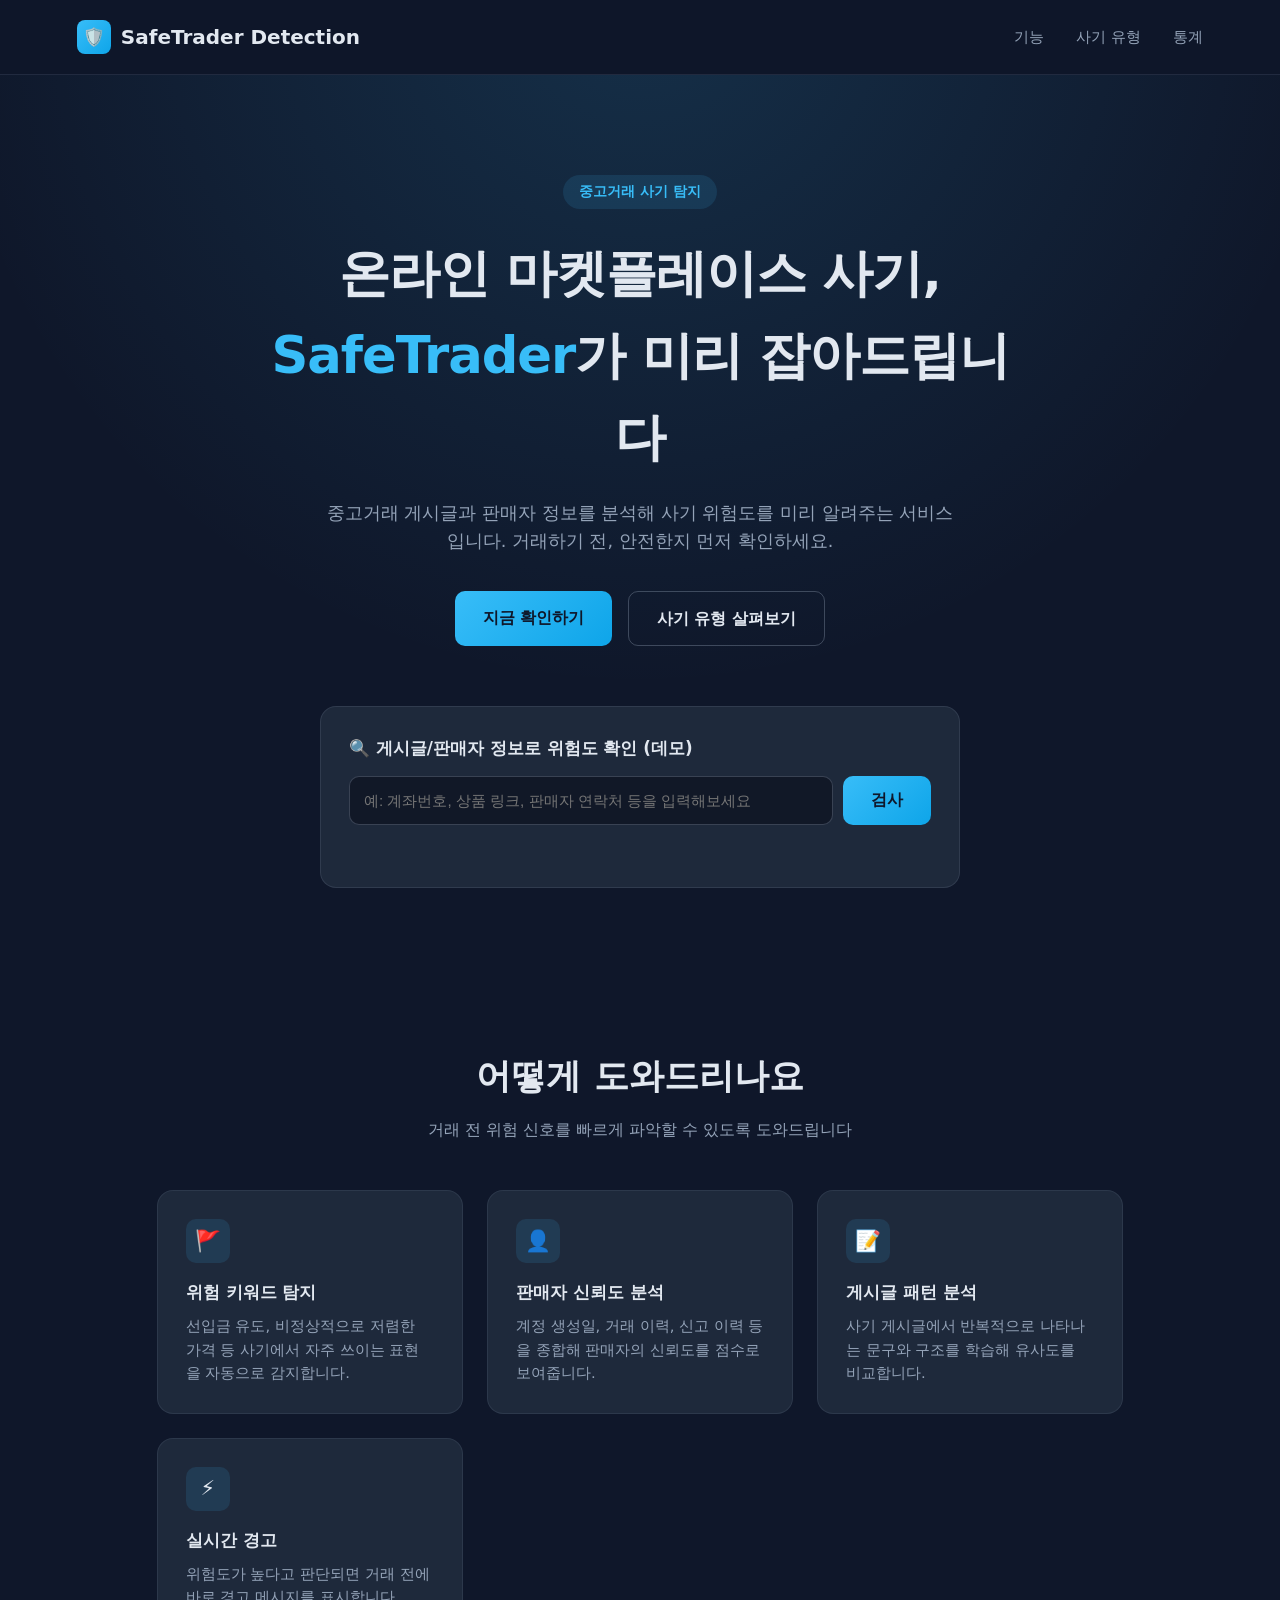
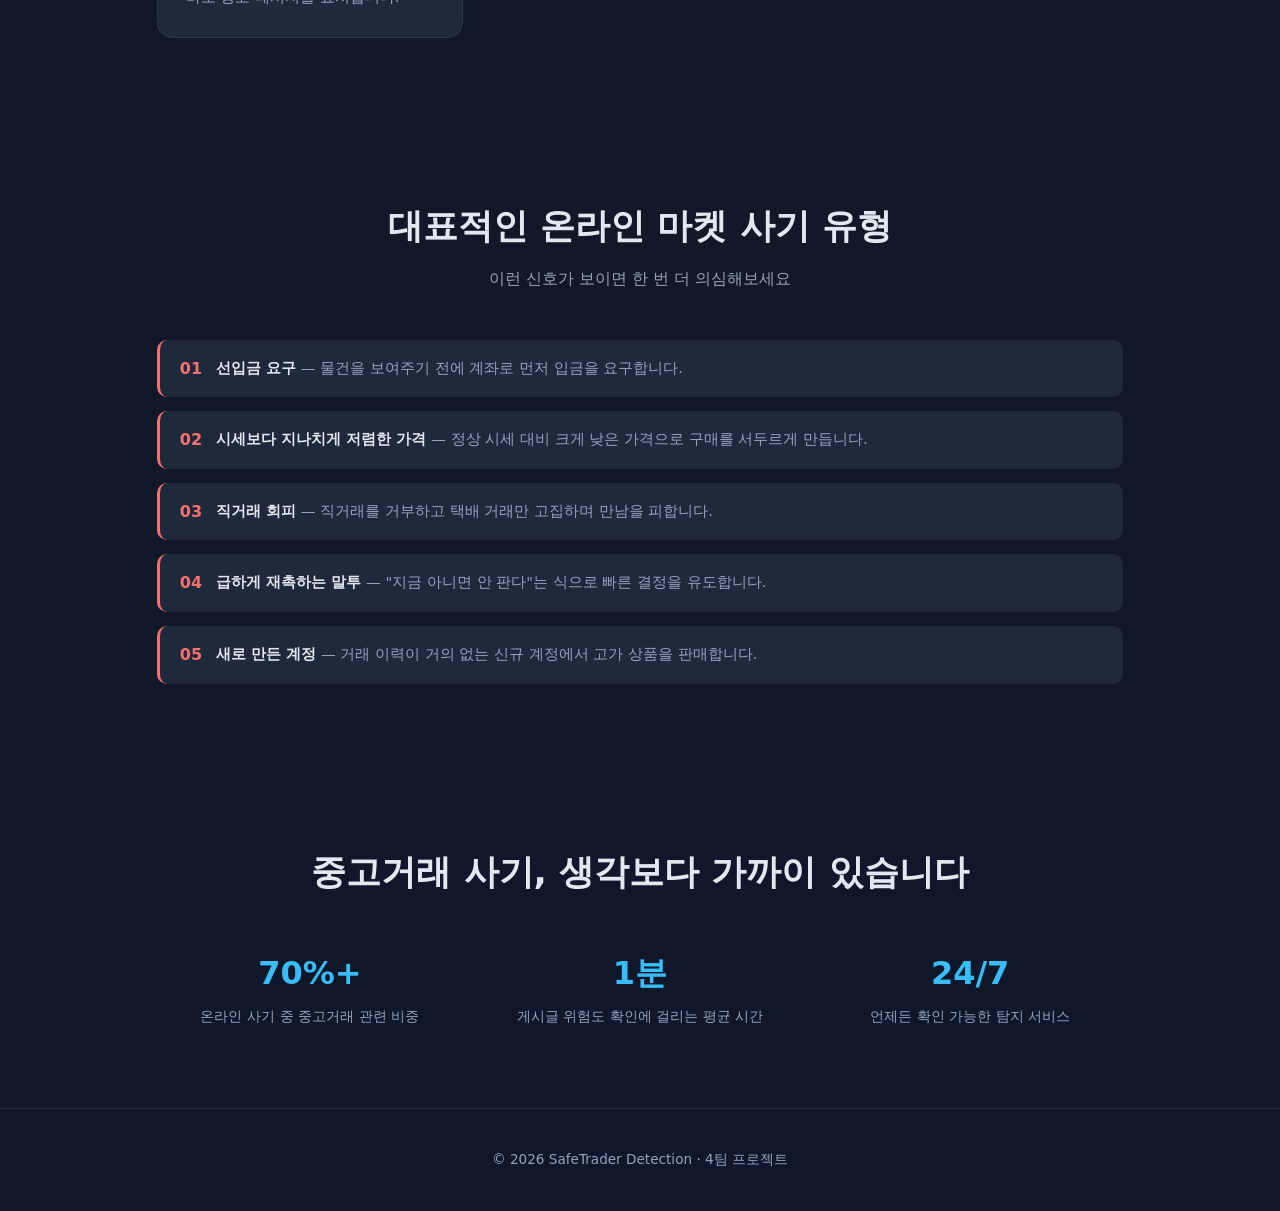
==== index.html @ 1758fb45 "Add simple landing page for online marketplace scam detection Co-Authored-By: Claude Sonnet 5 <norep" ====
<!DOCTYPE html>
<html lang="ko">
<head>
<meta charset="UTF-8">
<meta name="viewport" content="width=device-width, initial-scale=1.0">
<title>SafeTrader Detection</title>
<style>
  :root {
    --bg: #0f172a;
    --bg-alt: #111827;
    --card: #1e293b;
    --text: #e2e8f0;
    --muted: #94a3b8;
    --accent: #38bdf8;
    --accent-dark: #0ea5e9;
    --danger: #f87171;
  }
  * { box-sizing: border-box; margin: 0; padding: 0; }
  body {
    font-family: "Segoe UI", "Pretendard", system-ui, -apple-system, sans-serif;
    background: var(--bg);
    color: var(--text);
    line-height: 1.6;
  }
  a { color: inherit; text-decoration: none; }

  header {
    position: sticky;
    top: 0;
    z-index: 10;
    display: flex;
    align-items: center;
    justify-content: space-between;
    padding: 20px 6%;
    background: rgba(15, 23, 42, 0.85);
    backdrop-filter: blur(8px);
    border-bottom: 1px solid rgba(148, 163, 184, 0.15);
  }
  .logo {
    display: flex;
    align-items: center;
    gap: 10px;
    font-weight: 700;
    font-size: 1.25rem;
  }
  .logo-badge {
    width: 34px;
    height: 34px;
    border-radius: 8px;
    background: linear-gradient(135deg, var(--accent), var(--accent-dark));
    display: flex;
    align-items: center;
    justify-content: center;
    font-size: 1.1rem;
  }
  nav ul {
    list-style: none;
    display: flex;
    gap: 32px;
    font-size: 0.95rem;
    color: var(--muted);
  }
  nav a:hover { color: var(--text); }

  .hero {
    display: flex;
    flex-direction: column;
    align-items: center;
    text-align: center;
    padding: 100px 6% 80px;
    background: radial-gradient(circle at 50% -10%, rgba(56, 189, 248, 0.15), transparent 60%);
  }
  .badge {
    display: inline-block;
    padding: 6px 16px;
    border-radius: 999px;
    background: rgba(56, 189, 248, 0.12);
    color: var(--accent);
    font-size: 0.85rem;
    font-weight: 600;
    margin-bottom: 24px;
  }
  .hero h1 {
    font-size: clamp(2rem, 5vw, 3.2rem);
    font-weight: 800;
    max-width: 780px;
    letter-spacing: -0.02em;
  }
  .hero h1 span { color: var(--accent); }
  .hero p {
    margin-top: 20px;
    max-width: 640px;
    color: var(--muted);
    font-size: 1.1rem;
  }
  .hero-actions {
    display: flex;
    gap: 16px;
    margin-top: 36px;
    flex-wrap: wrap;
    justify-content: center;
  }
  .btn {
    padding: 14px 28px;
    border-radius: 10px;
    font-weight: 600;
    font-size: 1rem;
    cursor: pointer;
    border: none;
  }
  .btn-primary {
    background: linear-gradient(135deg, var(--accent), var(--accent-dark));
    color: #0f172a;
  }
  .btn-primary:hover { filter: brightness(1.08); }
  .btn-secondary {
    background: transparent;
    color: var(--text);
    border: 1px solid rgba(148, 163, 184, 0.35);
  }
  .btn-secondary:hover { border-color: var(--accent); color: var(--accent); }

  .checker {
    margin: 60px auto 0;
    width: 100%;
    max-width: 640px;
    background: var(--card);
    border: 1px solid rgba(148, 163, 184, 0.15);
    border-radius: 16px;
    padding: 28px;
    text-align: left;
  }
  .checker h3 { font-size: 1.05rem; margin-bottom: 14px; }
  .checker-row { display: flex; gap: 10px; }
  .checker-row input {
    flex: 1;
    padding: 12px 14px;
    border-radius: 10px;
    border: 1px solid rgba(148, 163, 184, 0.3);
    background: var(--bg-alt);
    color: var(--text);
    font-size: 0.95rem;
  }
  .checker-row input:focus { outline: none; border-color: var(--accent); }
  #checkResult {
    margin-top: 14px;
    font-size: 0.9rem;
    color: var(--muted);
    min-height: 20px;
  }
  #checkResult.safe { color: #4ade80; }
  #checkResult.risky { color: var(--danger); }

  section.section {
    padding: 80px 6%;
    max-width: 1120px;
    margin: 0 auto;
  }
  .section-title {
    text-align: center;
    margin-bottom: 48px;
  }
  .section-title h2 {
    font-size: clamp(1.6rem, 3vw, 2.2rem);
    font-weight: 800;
  }
  .section-title p {
    color: var(--muted);
    margin-top: 12px;
  }

  .grid {
    display: grid;
    grid-template-columns: repeat(auto-fit, minmax(240px, 1fr));
    gap: 24px;
  }
  .card {
    background: var(--card);
    border: 1px solid rgba(148, 163, 184, 0.12);
    border-radius: 16px;
    padding: 28px;
  }
  .card .icon {
    width: 44px;
    height: 44px;
    border-radius: 10px;
    background: rgba(56, 189, 248, 0.12);
    display: flex;
    align-items: center;
    justify-content: center;
    font-size: 1.3rem;
    margin-bottom: 16px;
  }
  .card h3 { font-size: 1.05rem; margin-bottom: 8px; }
  .card p { color: var(--muted); font-size: 0.92rem; }

  .stats {
    display: grid;
    grid-template-columns: repeat(auto-fit, minmax(160px, 1fr));
    gap: 24px;
    text-align: center;
  }
  .stats .stat h3 {
    font-size: 2rem;
    color: var(--accent);
    font-weight: 800;
  }
  .stats .stat p { color: var(--muted); font-size: 0.9rem; margin-top: 6px; }

  .warning-list {
    display: grid;
    gap: 14px;
  }
  .warning-item {
    display: flex;
    gap: 14px;
    align-items: flex-start;
    background: var(--card);
    border-left: 3px solid var(--danger);
    border-radius: 10px;
    padding: 16px 20px;
  }
  .warning-item .num {
    color: var(--danger);
    font-weight: 700;
  }
  .warning-item p { color: var(--muted); font-size: 0.92rem; }
  .warning-item strong { color: var(--text); }

  footer {
    padding: 40px 6%;
    border-top: 1px solid rgba(148, 163, 184, 0.15);
    text-align: center;
    color: var(--muted);
    font-size: 0.85rem;
  }
</style>
</head>
<body>

<header>
  <div class="logo">
    <div class="logo-badge">🛡️</div>
    SafeTrader Detection
  </div>
  <nav>
    <ul>
      <li><a href="#features">기능</a></li>
      <li><a href="#warning-signs">사기 유형</a></li>
      <li><a href="#stats">통계</a></li>
    </ul>
  </nav>
</header>

<section class="hero">
  <span class="badge">중고거래 사기 탐지</span>
  <h1>온라인 마켓플레이스 사기,<br><span>SafeTrader</span>가 미리 잡아드립니다</h1>
  <p>중고거래 게시글과 판매자 정보를 분석해 사기 위험도를 미리 알려주는 서비스입니다. 거래하기 전, 안전한지 먼저 확인하세요.</p>
  <div class="hero-actions">
    <button class="btn btn-primary" onclick="document.getElementById('checker').scrollIntoView({behavior:'smooth'})">지금 확인하기</button>
    <a href="#warning-signs" class="btn btn-secondary">사기 유형 살펴보기</a>
  </div>

  <div class="checker" id="checker">
    <h3>🔍 게시글/판매자 정보로 위험도 확인 (데모)</h3>
    <div class="checker-row">
      <input id="checkInput" type="text" placeholder="예: 계좌번호, 상품 링크, 판매자 연락처 등을 입력해보세요">
      <button class="btn btn-primary" onclick="runCheck()">검사</button>
    </div>
    <div id="checkResult"></div>
  </div>
</section>

<section class="section" id="features">
  <div class="section-title">
    <h2>어떻게 도와드리나요</h2>
    <p>거래 전 위험 신호를 빠르게 파악할 수 있도록 도와드립니다</p>
  </div>
  <div class="grid">
    <div class="card">
      <div class="icon">🚩</div>
      <h3>위험 키워드 탐지</h3>
      <p>선입금 유도, 비정상적으로 저렴한 가격 등 사기에서 자주 쓰이는 표현을 자동으로 감지합니다.</p>
    </div>
    <div class="card">
      <div class="icon">👤</div>
      <h3>판매자 신뢰도 분석</h3>
      <p>계정 생성일, 거래 이력, 신고 이력 등을 종합해 판매자의 신뢰도를 점수로 보여줍니다.</p>
    </div>
    <div class="card">
      <div class="icon">📝</div>
      <h3>게시글 패턴 분석</h3>
      <p>사기 게시글에서 반복적으로 나타나는 문구와 구조를 학습해 유사도를 비교합니다.</p>
    </div>
    <div class="card">
      <div class="icon">⚡</div>
      <h3>실시간 경고</h3>
      <p>위험도가 높다고 판단되면 거래 전에 바로 경고 메시지를 표시합니다.</p>
    </div>
  </div>
</section>

<section class="section" id="warning-signs" style="background: var(--bg-alt);">
  <div class="section-title">
    <h2>대표적인 온라인 마켓 사기 유형</h2>
    <p>이런 신호가 보이면 한 번 더 의심해보세요</p>
  </div>
  <div class="warning-list">
    <div class="warning-item">
      <span class="num">01</span>
      <p><strong>선입금 요구</strong> — 물건을 보여주기 전에 계좌로 먼저 입금을 요구합니다.</p>
    </div>
    <div class="warning-item">
      <span class="num">02</span>
      <p><strong>시세보다 지나치게 저렴한 가격</strong> — 정상 시세 대비 크게 낮은 가격으로 구매를 서두르게 만듭니다.</p>
    </div>
    <div class="warning-item">
      <span class="num">03</span>
      <p><strong>직거래 회피</strong> — 직거래를 거부하고 택배 거래만 고집하며 만남을 피합니다.</p>
    </div>
    <div class="warning-item">
      <span class="num">04</span>
      <p><strong>급하게 재촉하는 말투</strong> — "지금 아니면 안 판다"는 식으로 빠른 결정을 유도합니다.</p>
    </div>
    <div class="warning-item">
      <span class="num">05</span>
      <p><strong>새로 만든 계정</strong> — 거래 이력이 거의 없는 신규 계정에서 고가 상품을 판매합니다.</p>
    </div>
  </div>
</section>

<section class="section" id="stats">
  <div class="section-title">
    <h2>중고거래 사기, 생각보다 가까이 있습니다</h2>
  </div>
  <div class="stats">
    <div class="stat">
      <h3>70%+</h3>
      <p>온라인 사기 중 중고거래 관련 비중</p>
    </div>
    <div class="stat">
      <h3>1분</h3>
      <p>게시글 위험도 확인에 걸리는 평균 시간</p>
    </div>
    <div class="stat">
      <h3>24/7</h3>
      <p>언제든 확인 가능한 탐지 서비스</p>
    </div>
  </div>
</section>

<footer>
  © 2026 SafeTrader Detection · 4팀 프로젝트
</footer>

<script>
  function runCheck() {
    const input = document.getElementById('checkInput').value.trim();
    const result = document.getElementById('checkResult');
    result.className = '';

    if (!input) {
      result.textContent = '내용을 입력해주세요.';
      return;
    }

    const riskyWords = ['선입금', '계좌', '급처분', '직거래 불가', '안전거래 안됨', '먼저 입금'];
    const hit = riskyWords.find(w => input.includes(w));

    if (hit) {
      result.textContent = `⚠️ 위험 신호 감지: "${hit}" 관련 표현이 포함되어 있습니다. 거래에 주의하세요.`;
      result.classList.add('risky');
    } else {
      result.textContent = '✅ 특별한 위험 키워드가 발견되지 않았습니다. (이 결과는 참고용이며 실제 판단은 신중히 하세요)';
      result.classList.add('safe');
    }
  }

  document.getElementById('checkInput').addEventListener('keydown', (e) => {
    if (e.key === 'Enter') runCheck();
  });
</script>

</body>
</html>
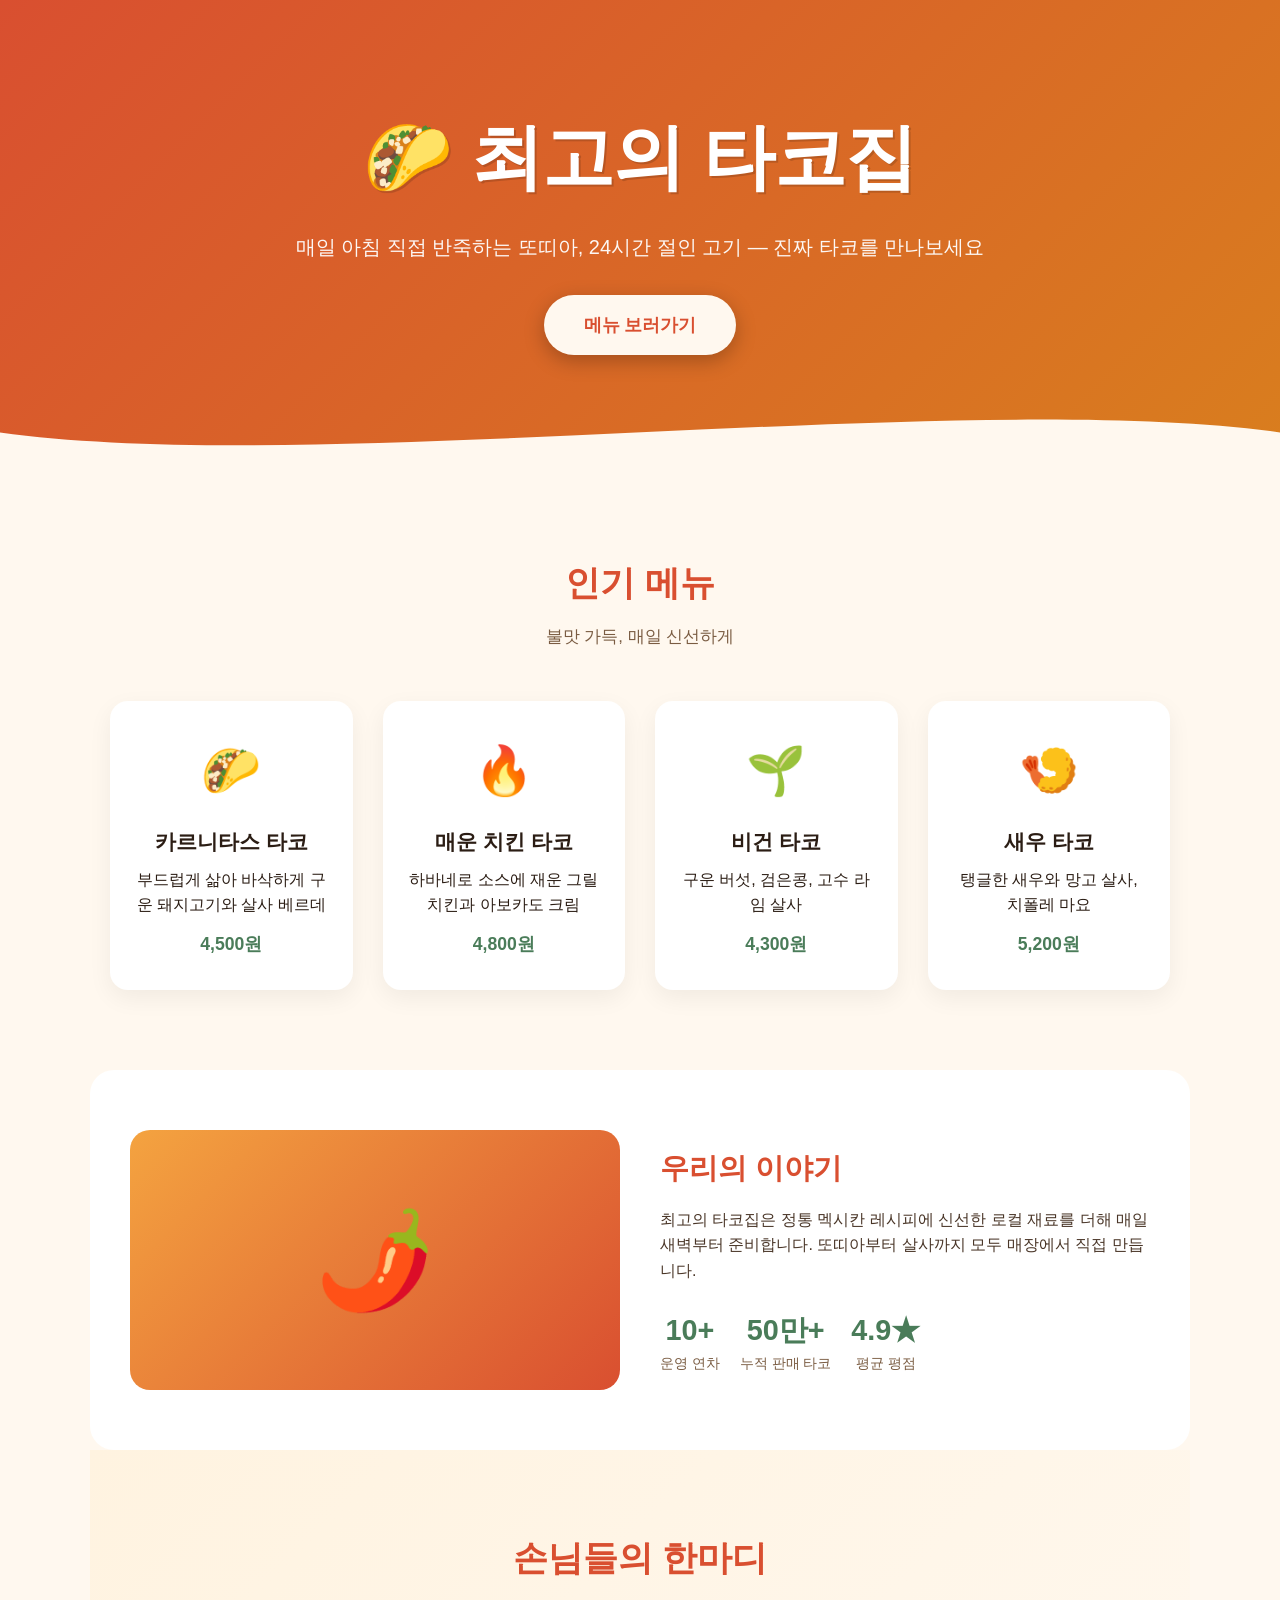
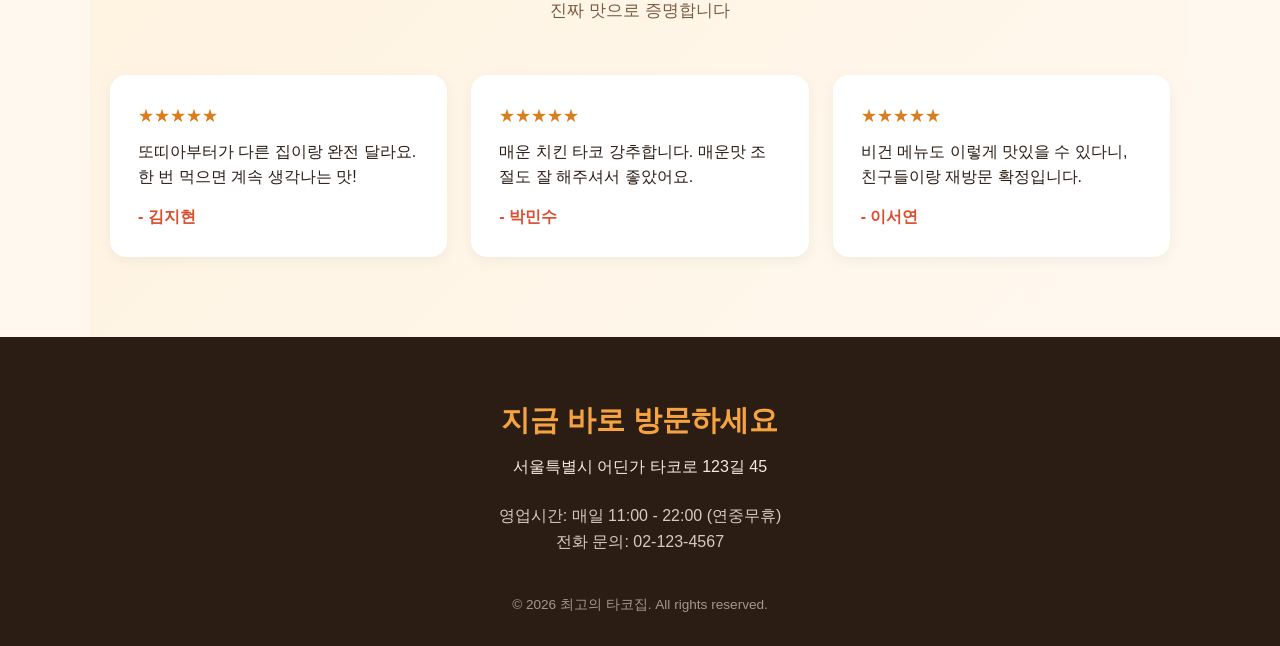
==== commit 47570900: "Merge pull request #1 from JunYup02/Junyup Add taco shop landing page" ====
--- a/index.html
+++ b/index.html
@@ -3,383 +3,328 @@
 <head>
 <meta charset="UTF-8">
 <meta name="viewport" content="width=device-width, initial-scale=1.0">
-<title>SafeTrader Detection</title>
+<title>최고의 타코집</title>
 <style>
   :root {
-    --bg: #0f172a;
-    --bg-alt: #111827;
-    --card: #1e293b;
-    --text: #e2e8f0;
-    --muted: #94a3b8;
-    --accent: #38bdf8;
-    --accent-dark: #0ea5e9;
-    --danger: #f87171;
-  }
+    --masa: #f4a340;
+    --masa-dark: #d97e1e;
+    --chili: #d94f30;
+    --avocado: #4a7c59;
+    --cream: #fff8ef;
+    --ink: #2b1d14;
+  }
+
   * { box-sizing: border-box; margin: 0; padding: 0; }
+
   body {
-    font-family: "Segoe UI", "Pretendard", system-ui, -apple-system, sans-serif;
-    background: var(--bg);
-    color: var(--text);
+    font-family: 'Helvetica Neue', Arial, sans-serif;
+    background: var(--cream);
+    color: var(--ink);
     line-height: 1.6;
   }
-  a { color: inherit; text-decoration: none; }
 
   header {
-    position: sticky;
-    top: 0;
-    z-index: 10;
-    display: flex;
+    background: linear-gradient(135deg, var(--chili), var(--masa-dark));
+    color: white;
+    text-align: center;
+    padding: 100px 20px 120px;
+    position: relative;
+    overflow: hidden;
+  }
+
+  header h1 {
+    font-size: clamp(2.5rem, 6vw, 4.5rem);
+    letter-spacing: -1px;
+    margin-bottom: 16px;
+    text-shadow: 2px 2px 0 rgba(0,0,0,0.15);
+  }
+
+  header p {
+    font-size: 1.25rem;
+    opacity: 0.95;
+    margin-bottom: 32px;
+  }
+
+  .cta-btn {
+    display: inline-block;
+    background: var(--cream);
+    color: var(--chili);
+    font-weight: bold;
+    padding: 16px 40px;
+    border-radius: 50px;
+    text-decoration: none;
+    font-size: 1.1rem;
+    box-shadow: 0 6px 20px rgba(0,0,0,0.25);
+    transition: transform 0.2s ease;
+  }
+
+  .cta-btn:hover { transform: translateY(-3px); }
+
+  .wave {
+    position: absolute;
+    bottom: -2px;
+    left: 0;
+    width: 100%;
+    line-height: 0;
+  }
+
+  section {
+    padding: 80px 20px;
+    max-width: 1100px;
+    margin: 0 auto;
+  }
+
+  .section-title {
+    text-align: center;
+    font-size: 2.2rem;
+    color: var(--chili);
+    margin-bottom: 12px;
+  }
+
+  .section-sub {
+    text-align: center;
+    color: #7a5c42;
+    margin-bottom: 50px;
+    font-size: 1.05rem;
+  }
+
+  .menu-grid {
+    display: grid;
+    grid-template-columns: repeat(auto-fit, minmax(240px, 1fr));
+    gap: 30px;
+  }
+
+  .menu-card {
+    background: white;
+    border-radius: 18px;
+    padding: 30px 24px;
+    text-align: center;
+    box-shadow: 0 8px 24px rgba(0,0,0,0.06);
+    border: 2px solid transparent;
+    transition: border-color 0.2s ease, transform 0.2s ease;
+  }
+
+  .menu-card:hover {
+    border-color: var(--masa);
+    transform: translateY(-6px);
+  }
+
+  .menu-card .emoji {
+    font-size: 3rem;
+    margin-bottom: 16px;
+  }
+
+  .menu-card h3 {
+    color: var(--ink);
+    margin-bottom: 8px;
+    font-size: 1.3rem;
+  }
+
+  .menu-card .price {
+    color: var(--avocado);
+    font-weight: bold;
+    margin-top: 12px;
+    font-size: 1.1rem;
+  }
+
+  .about {
+    background: white;
+    border-radius: 24px;
+    padding: 60px 40px;
+    display: grid;
+    grid-template-columns: 1fr 1fr;
+    gap: 40px;
     align-items: center;
-    justify-content: space-between;
-    padding: 20px 6%;
-    background: rgba(15, 23, 42, 0.85);
-    backdrop-filter: blur(8px);
-    border-bottom: 1px solid rgba(148, 163, 184, 0.15);
-  }
-  .logo {
-    display: flex;
-    align-items: center;
-    gap: 10px;
-    font-weight: 700;
-    font-size: 1.25rem;
-  }
-  .logo-badge {
-    width: 34px;
-    height: 34px;
-    border-radius: 8px;
-    background: linear-gradient(135deg, var(--accent), var(--accent-dark));
+  }
+
+  .about-visual {
+    background: linear-gradient(135deg, var(--masa), var(--chili));
+    border-radius: 20px;
+    height: 260px;
     display: flex;
     align-items: center;
     justify-content: center;
-    font-size: 1.1rem;
-  }
-  nav ul {
-    list-style: none;
+    font-size: 6rem;
+  }
+
+  .about-text h2 {
+    color: var(--chili);
+    font-size: 1.8rem;
+    margin-bottom: 16px;
+  }
+
+  .about-text p {
+    color: #4a3628;
+  }
+
+  .stats {
     display: flex;
-    gap: 32px;
-    font-size: 0.95rem;
-    color: var(--muted);
-  }
-  nav a:hover { color: var(--text); }
-
-  .hero {
-    display: flex;
-    flex-direction: column;
-    align-items: center;
-    text-align: center;
-    padding: 100px 6% 80px;
-    background: radial-gradient(circle at 50% -10%, rgba(56, 189, 248, 0.15), transparent 60%);
-  }
-  .badge {
-    display: inline-block;
-    padding: 6px 16px;
-    border-radius: 999px;
-    background: rgba(56, 189, 248, 0.12);
-    color: var(--accent);
+    gap: 20px;
+    margin-top: 24px;
+    flex-wrap: wrap;
+  }
+
+  .stat {
+    text-align: center;
+  }
+
+  .stat .num {
+    font-size: 1.8rem;
+    font-weight: bold;
+    color: var(--avocado);
+  }
+
+  .stat .label {
     font-size: 0.85rem;
-    font-weight: 600;
-    margin-bottom: 24px;
-  }
-  .hero h1 {
-    font-size: clamp(2rem, 5vw, 3.2rem);
-    font-weight: 800;
-    max-width: 780px;
-    letter-spacing: -0.02em;
-  }
-  .hero h1 span { color: var(--accent); }
-  .hero p {
-    margin-top: 20px;
-    max-width: 640px;
-    color: var(--muted);
-    font-size: 1.1rem;
-  }
-  .hero-actions {
-    display: flex;
-    gap: 16px;
-    margin-top: 36px;
-    flex-wrap: wrap;
-    justify-content: center;
-  }
-  .btn {
-    padding: 14px 28px;
-    border-radius: 10px;
-    font-weight: 600;
-    font-size: 1rem;
-    cursor: pointer;
-    border: none;
-  }
-  .btn-primary {
-    background: linear-gradient(135deg, var(--accent), var(--accent-dark));
-    color: #0f172a;
-  }
-  .btn-primary:hover { filter: brightness(1.08); }
-  .btn-secondary {
-    background: transparent;
-    color: var(--text);
-    border: 1px solid rgba(148, 163, 184, 0.35);
-  }
-  .btn-secondary:hover { border-color: var(--accent); color: var(--accent); }
-
-  .checker {
-    margin: 60px auto 0;
-    width: 100%;
-    max-width: 640px;
-    background: var(--card);
-    border: 1px solid rgba(148, 163, 184, 0.15);
+    color: #7a5c42;
+  }
+
+  .reviews {
+    background: linear-gradient(135deg, #fff3e0, var(--cream));
+  }
+
+  .review-grid {
+    display: grid;
+    grid-template-columns: repeat(auto-fit, minmax(260px, 1fr));
+    gap: 24px;
+  }
+
+  .review-card {
+    background: white;
+    padding: 28px;
     border-radius: 16px;
-    padding: 28px;
-    text-align: left;
-  }
-  .checker h3 { font-size: 1.05rem; margin-bottom: 14px; }
-  .checker-row { display: flex; gap: 10px; }
-  .checker-row input {
-    flex: 1;
-    padding: 12px 14px;
-    border-radius: 10px;
-    border: 1px solid rgba(148, 163, 184, 0.3);
-    background: var(--bg-alt);
-    color: var(--text);
-    font-size: 0.95rem;
-  }
-  .checker-row input:focus { outline: none; border-color: var(--accent); }
-  #checkResult {
+    box-shadow: 0 4px 14px rgba(0,0,0,0.05);
+  }
+
+  .review-card .stars {
+    color: var(--masa-dark);
+    margin-bottom: 10px;
+  }
+
+  .review-card .name {
+    font-weight: bold;
     margin-top: 14px;
-    font-size: 0.9rem;
-    color: var(--muted);
-    min-height: 20px;
-  }
-  #checkResult.safe { color: #4ade80; }
-  #checkResult.risky { color: var(--danger); }
-
-  section.section {
-    padding: 80px 6%;
-    max-width: 1120px;
-    margin: 0 auto;
-  }
-  .section-title {
-    text-align: center;
-    margin-bottom: 48px;
-  }
-  .section-title h2 {
-    font-size: clamp(1.6rem, 3vw, 2.2rem);
-    font-weight: 800;
-  }
-  .section-title p {
-    color: var(--muted);
-    margin-top: 12px;
-  }
-
-  .grid {
-    display: grid;
-    grid-template-columns: repeat(auto-fit, minmax(240px, 1fr));
-    gap: 24px;
-  }
-  .card {
-    background: var(--card);
-    border: 1px solid rgba(148, 163, 184, 0.12);
-    border-radius: 16px;
-    padding: 28px;
-  }
-  .card .icon {
-    width: 44px;
-    height: 44px;
-    border-radius: 10px;
-    background: rgba(56, 189, 248, 0.12);
-    display: flex;
-    align-items: center;
-    justify-content: center;
-    font-size: 1.3rem;
-    margin-bottom: 16px;
-  }
-  .card h3 { font-size: 1.05rem; margin-bottom: 8px; }
-  .card p { color: var(--muted); font-size: 0.92rem; }
-
-  .stats {
-    display: grid;
-    grid-template-columns: repeat(auto-fit, minmax(160px, 1fr));
-    gap: 24px;
-    text-align: center;
-  }
-  .stats .stat h3 {
-    font-size: 2rem;
-    color: var(--accent);
-    font-weight: 800;
-  }
-  .stats .stat p { color: var(--muted); font-size: 0.9rem; margin-top: 6px; }
-
-  .warning-list {
-    display: grid;
-    gap: 14px;
-  }
-  .warning-item {
-    display: flex;
-    gap: 14px;
-    align-items: flex-start;
-    background: var(--card);
-    border-left: 3px solid var(--danger);
-    border-radius: 10px;
-    padding: 16px 20px;
-  }
-  .warning-item .num {
-    color: var(--danger);
-    font-weight: 700;
-  }
-  .warning-item p { color: var(--muted); font-size: 0.92rem; }
-  .warning-item strong { color: var(--text); }
+    color: var(--chili);
+  }
 
   footer {
-    padding: 40px 6%;
-    border-top: 1px solid rgba(148, 163, 184, 0.15);
-    text-align: center;
-    color: var(--muted);
+    background: var(--ink);
+    color: #f4e9dc;
+    text-align: center;
+    padding: 60px 20px 30px;
+  }
+
+  footer h3 {
+    font-size: 1.8rem;
+    margin-bottom: 10px;
+    color: var(--masa);
+  }
+
+  footer .hours {
+    margin: 24px 0;
+    opacity: 0.85;
+  }
+
+  footer .copyright {
+    margin-top: 40px;
     font-size: 0.85rem;
+    opacity: 0.6;
+  }
+
+  @media (max-width: 700px) {
+    .about { grid-template-columns: 1fr; }
   }
 </style>
 </head>
 <body>
 
 <header>
-  <div class="logo">
-    <div class="logo-badge">🛡️</div>
-    SafeTrader Detection
-  </div>
-  <nav>
-    <ul>
-      <li><a href="#features">기능</a></li>
-      <li><a href="#warning-signs">사기 유형</a></li>
-      <li><a href="#stats">통계</a></li>
-    </ul>
-  </nav>
+  <h1>🌮 최고의 타코집</h1>
+  <p>매일 아침 직접 반죽하는 또띠아, 24시간 절인 고기 — 진짜 타코를 만나보세요</p>
+  <a href="#menu" class="cta-btn">메뉴 보러가기</a>
+  <svg class="wave" viewBox="0 0 1440 100" preserveAspectRatio="none">
+    <path fill="#fff8ef" d="M0,50 C360,100 1080,0 1440,50 L1440,100 L0,100 Z"></path>
+  </svg>
 </header>
 
-<section class="hero">
-  <span class="badge">중고거래 사기 탐지</span>
-  <h1>온라인 마켓플레이스 사기,<br><span>SafeTrader</span>가 미리 잡아드립니다</h1>
-  <p>중고거래 게시글과 판매자 정보를 분석해 사기 위험도를 미리 알려주는 서비스입니다. 거래하기 전, 안전한지 먼저 확인하세요.</p>
-  <div class="hero-actions">
-    <button class="btn btn-primary" onclick="document.getElementById('checker').scrollIntoView({behavior:'smooth'})">지금 확인하기</button>
-    <a href="#warning-signs" class="btn btn-secondary">사기 유형 살펴보기</a>
-  </div>
-
-  <div class="checker" id="checker">
-    <h3>🔍 게시글/판매자 정보로 위험도 확인 (데모)</h3>
-    <div class="checker-row">
-      <input id="checkInput" type="text" placeholder="예: 계좌번호, 상품 링크, 판매자 연락처 등을 입력해보세요">
-      <button class="btn btn-primary" onclick="runCheck()">검사</button>
-    </div>
-    <div id="checkResult"></div>
+<section id="menu">
+  <h2 class="section-title">인기 메뉴</h2>
+  <p class="section-sub">불맛 가득, 매일 신선하게</p>
+  <div class="menu-grid">
+    <div class="menu-card">
+      <div class="emoji">🌮</div>
+      <h3>카르니타스 타코</h3>
+      <p>부드럽게 삶아 바삭하게 구운 돼지고기와 살사 베르데</p>
+      <div class="price">4,500원</div>
+    </div>
+    <div class="menu-card">
+      <div class="emoji">🔥</div>
+      <h3>매운 치킨 타코</h3>
+      <p>하바네로 소스에 재운 그릴 치킨과 아보카도 크림</p>
+      <div class="price">4,800원</div>
+    </div>
+    <div class="menu-card">
+      <div class="emoji">🌱</div>
+      <h3>비건 타코</h3>
+      <p>구운 버섯, 검은콩, 고수 라임 살사</p>
+      <div class="price">4,300원</div>
+    </div>
+    <div class="menu-card">
+      <div class="emoji">🍤</div>
+      <h3>새우 타코</h3>
+      <p>탱글한 새우와 망고 살사, 치폴레 마요</p>
+      <div class="price">5,200원</div>
+    </div>
   </div>
 </section>
 
-<section class="section" id="features">
-  <div class="section-title">
-    <h2>어떻게 도와드리나요</h2>
-    <p>거래 전 위험 신호를 빠르게 파악할 수 있도록 도와드립니다</p>
-  </div>
-  <div class="grid">
-    <div class="card">
-      <div class="icon">🚩</div>
-      <h3>위험 키워드 탐지</h3>
-      <p>선입금 유도, 비정상적으로 저렴한 가격 등 사기에서 자주 쓰이는 표현을 자동으로 감지합니다.</p>
-    </div>
-    <div class="card">
-      <div class="icon">👤</div>
-      <h3>판매자 신뢰도 분석</h3>
-      <p>계정 생성일, 거래 이력, 신고 이력 등을 종합해 판매자의 신뢰도를 점수로 보여줍니다.</p>
-    </div>
-    <div class="card">
-      <div class="icon">📝</div>
-      <h3>게시글 패턴 분석</h3>
-      <p>사기 게시글에서 반복적으로 나타나는 문구와 구조를 학습해 유사도를 비교합니다.</p>
-    </div>
-    <div class="card">
-      <div class="icon">⚡</div>
-      <h3>실시간 경고</h3>
-      <p>위험도가 높다고 판단되면 거래 전에 바로 경고 메시지를 표시합니다.</p>
+<section class="about">
+  <div class="about-visual">🌶️</div>
+  <div class="about-text">
+    <h2>우리의 이야기</h2>
+    <p>
+      최고의 타코집은 정통 멕시칸 레시피에 신선한 로컬 재료를 더해
+      매일 새벽부터 준비합니다. 또띠아부터 살사까지 모두 매장에서 직접 만듭니다.
+    </p>
+    <div class="stats">
+      <div class="stat"><div class="num">10+</div><div class="label">운영 연차</div></div>
+      <div class="stat"><div class="num">50만+</div><div class="label">누적 판매 타코</div></div>
+      <div class="stat"><div class="num">4.9★</div><div class="label">평균 평점</div></div>
     </div>
   </div>
 </section>
 
-<section class="section" id="warning-signs" style="background: var(--bg-alt);">
-  <div class="section-title">
-    <h2>대표적인 온라인 마켓 사기 유형</h2>
-    <p>이런 신호가 보이면 한 번 더 의심해보세요</p>
-  </div>
-  <div class="warning-list">
-    <div class="warning-item">
-      <span class="num">01</span>
-      <p><strong>선입금 요구</strong> — 물건을 보여주기 전에 계좌로 먼저 입금을 요구합니다.</p>
-    </div>
-    <div class="warning-item">
-      <span class="num">02</span>
-      <p><strong>시세보다 지나치게 저렴한 가격</strong> — 정상 시세 대비 크게 낮은 가격으로 구매를 서두르게 만듭니다.</p>
-    </div>
-    <div class="warning-item">
-      <span class="num">03</span>
-      <p><strong>직거래 회피</strong> — 직거래를 거부하고 택배 거래만 고집하며 만남을 피합니다.</p>
-    </div>
-    <div class="warning-item">
-      <span class="num">04</span>
-      <p><strong>급하게 재촉하는 말투</strong> — "지금 아니면 안 판다"는 식으로 빠른 결정을 유도합니다.</p>
-    </div>
-    <div class="warning-item">
-      <span class="num">05</span>
-      <p><strong>새로 만든 계정</strong> — 거래 이력이 거의 없는 신규 계정에서 고가 상품을 판매합니다.</p>
+<section class="reviews">
+  <h2 class="section-title">손님들의 한마디</h2>
+  <p class="section-sub">진짜 맛으로 증명합니다</p>
+  <div class="review-grid">
+    <div class="review-card">
+      <div class="stars">★★★★★</div>
+      <p>또띠아부터가 다른 집이랑 완전 달라요. 한 번 먹으면 계속 생각나는 맛!</p>
+      <div class="name">- 김지현</div>
+    </div>
+    <div class="review-card">
+      <div class="stars">★★★★★</div>
+      <p>매운 치킨 타코 강추합니다. 매운맛 조절도 잘 해주셔서 좋았어요.</p>
+      <div class="name">- 박민수</div>
+    </div>
+    <div class="review-card">
+      <div class="stars">★★★★★</div>
+      <p>비건 메뉴도 이렇게 맛있을 수 있다니, 친구들이랑 재방문 확정입니다.</p>
+      <div class="name">- 이서연</div>
     </div>
   </div>
 </section>
 
-<section class="section" id="stats">
-  <div class="section-title">
-    <h2>중고거래 사기, 생각보다 가까이 있습니다</h2>
+<footer>
+  <h3>지금 바로 방문하세요</h3>
+  <p>서울특별시 어딘가 타코로 123길 45</p>
+  <div class="hours">
+    영업시간: 매일 11:00 - 22:00 (연중무휴)<br>
+    전화 문의: 02-123-4567
   </div>
-  <div class="stats">
-    <div class="stat">
-      <h3>70%+</h3>
-      <p>온라인 사기 중 중고거래 관련 비중</p>
-    </div>
-    <div class="stat">
-      <h3>1분</h3>
-      <p>게시글 위험도 확인에 걸리는 평균 시간</p>
-    </div>
-    <div class="stat">
-      <h3>24/7</h3>
-      <p>언제든 확인 가능한 탐지 서비스</p>
-    </div>
-  </div>
-</section>
-
-<footer>
-  © 2026 SafeTrader Detection · 4팀 프로젝트
+  <div class="copyright">&copy; 2026 최고의 타코집. All rights reserved.</div>
 </footer>
-
-<script>
-  function runCheck() {
-    const input = document.getElementById('checkInput').value.trim();
-    const result = document.getElementById('checkResult');
-    result.className = '';
-
-    if (!input) {
-      result.textContent = '내용을 입력해주세요.';
-      return;
-    }
-
-    const riskyWords = ['선입금', '계좌', '급처분', '직거래 불가', '안전거래 안됨', '먼저 입금'];
-    const hit = riskyWords.find(w => input.includes(w));
-
-    if (hit) {
-      result.textContent = `⚠️ 위험 신호 감지: "${hit}" 관련 표현이 포함되어 있습니다. 거래에 주의하세요.`;
-      result.classList.add('risky');
-    } else {
-      result.textContent = '✅ 특별한 위험 키워드가 발견되지 않았습니다. (이 결과는 참고용이며 실제 판단은 신중히 하세요)';
-      result.classList.add('safe');
-    }
-  }
-
-  document.getElementById('checkInput').addEventListener('keydown', (e) => {
-    if (e.key === 'Enter') runCheck();
-  });
-</script>
 
 </body>
 </html>
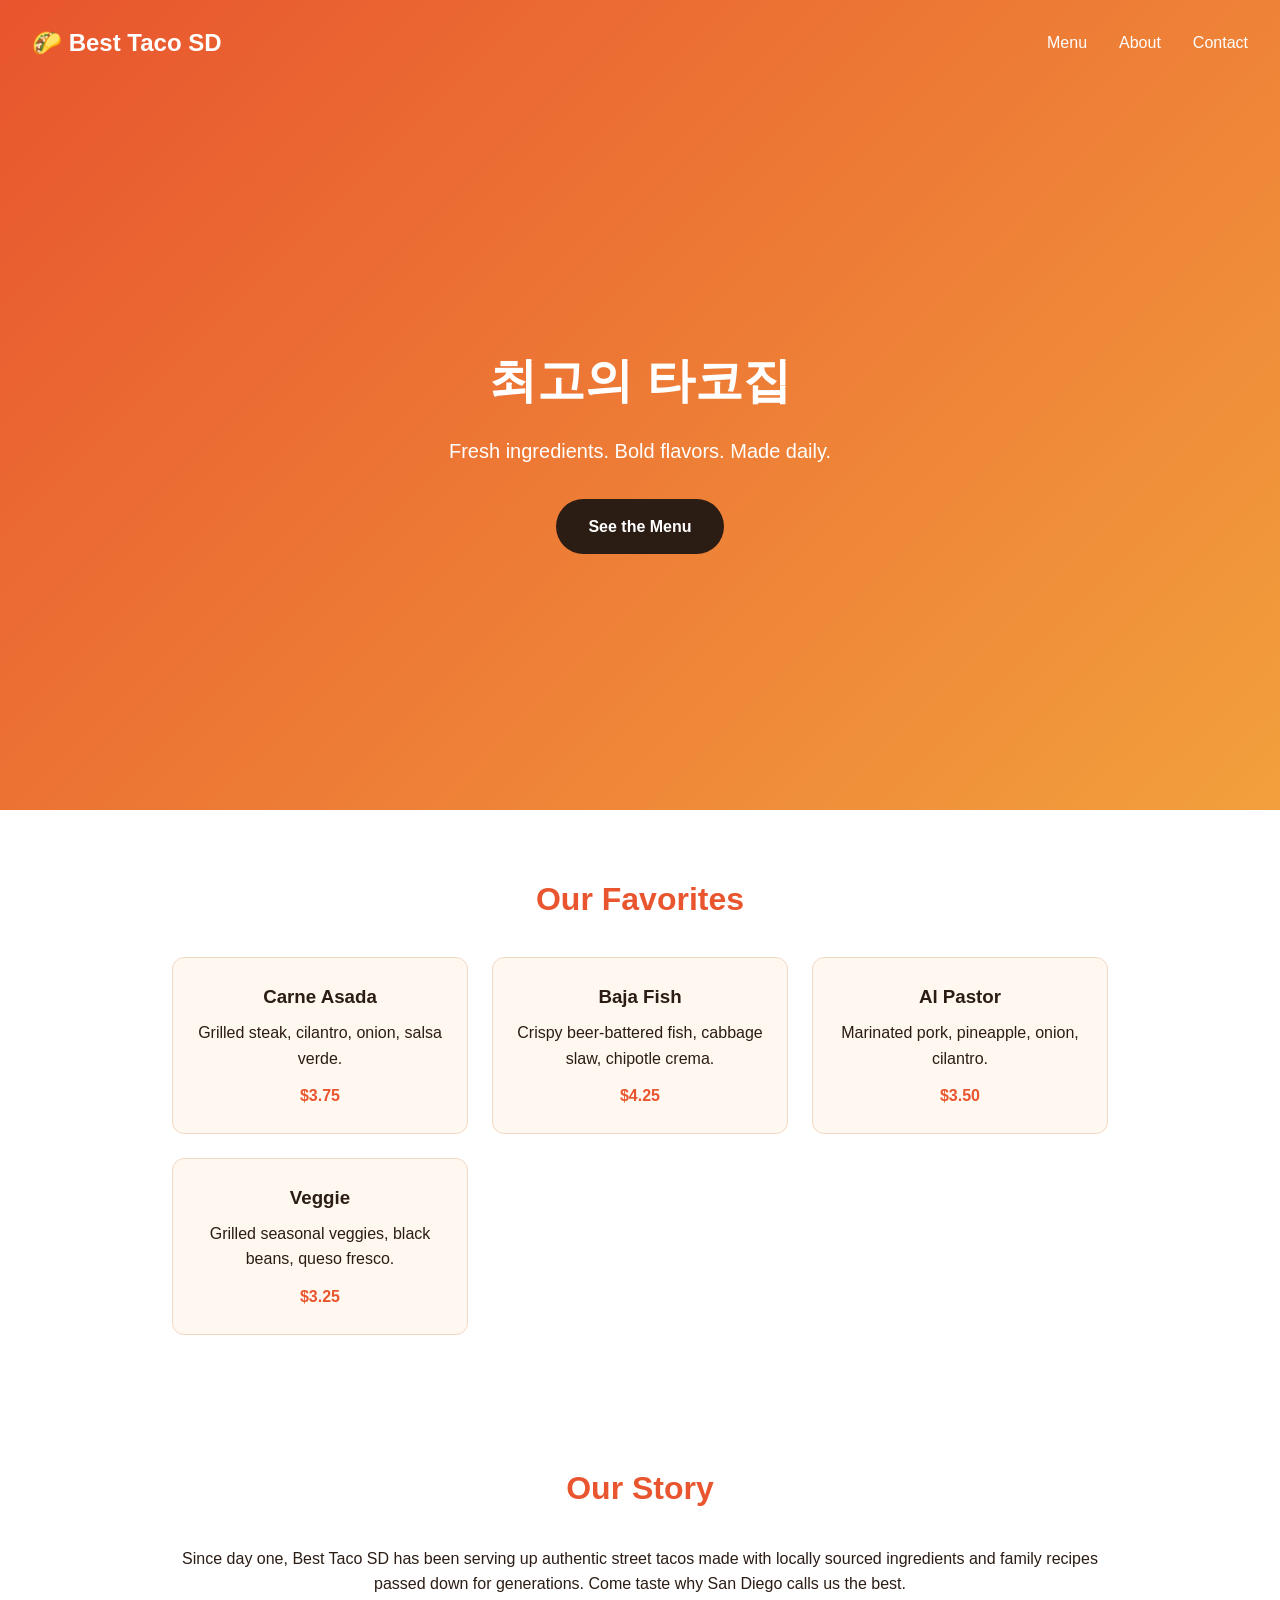
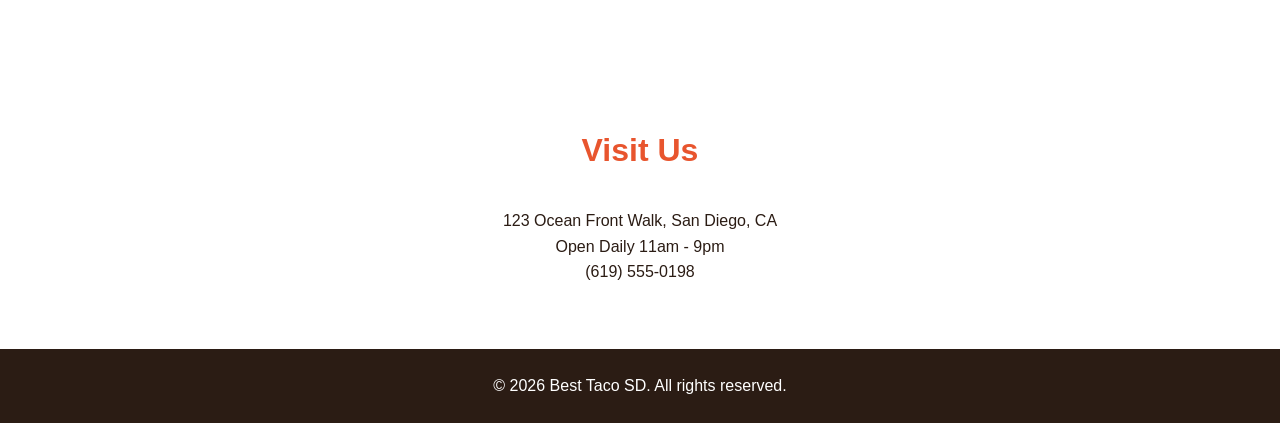
==== commit 06f1f6bf: "Update hero title to spinning Korean text Change title to "최고의 타코집" with a CSS rotation animation." ====
--- a/index.html
+++ b/index.html
@@ -1,330 +1,68 @@
 <!DOCTYPE html>
-<html lang="ko">
+<html lang="en">
 <head>
-<meta charset="UTF-8">
-<meta name="viewport" content="width=device-width, initial-scale=1.0">
-<title>최고의 타코집</title>
-<style>
-  :root {
-    --masa: #f4a340;
-    --masa-dark: #d97e1e;
-    --chili: #d94f30;
-    --avocado: #4a7c59;
-    --cream: #fff8ef;
-    --ink: #2b1d14;
-  }
-
-  * { box-sizing: border-box; margin: 0; padding: 0; }
-
-  body {
-    font-family: 'Helvetica Neue', Arial, sans-serif;
-    background: var(--cream);
-    color: var(--ink);
-    line-height: 1.6;
-  }
-
-  header {
-    background: linear-gradient(135deg, var(--chili), var(--masa-dark));
-    color: white;
-    text-align: center;
-    padding: 100px 20px 120px;
-    position: relative;
-    overflow: hidden;
-  }
-
-  header h1 {
-    font-size: clamp(2.5rem, 6vw, 4.5rem);
-    letter-spacing: -1px;
-    margin-bottom: 16px;
-    text-shadow: 2px 2px 0 rgba(0,0,0,0.15);
-  }
-
-  header p {
-    font-size: 1.25rem;
-    opacity: 0.95;
-    margin-bottom: 32px;
-  }
-
-  .cta-btn {
-    display: inline-block;
-    background: var(--cream);
-    color: var(--chili);
-    font-weight: bold;
-    padding: 16px 40px;
-    border-radius: 50px;
-    text-decoration: none;
-    font-size: 1.1rem;
-    box-shadow: 0 6px 20px rgba(0,0,0,0.25);
-    transition: transform 0.2s ease;
-  }
-
-  .cta-btn:hover { transform: translateY(-3px); }
-
-  .wave {
-    position: absolute;
-    bottom: -2px;
-    left: 0;
-    width: 100%;
-    line-height: 0;
-  }
-
-  section {
-    padding: 80px 20px;
-    max-width: 1100px;
-    margin: 0 auto;
-  }
-
-  .section-title {
-    text-align: center;
-    font-size: 2.2rem;
-    color: var(--chili);
-    margin-bottom: 12px;
-  }
-
-  .section-sub {
-    text-align: center;
-    color: #7a5c42;
-    margin-bottom: 50px;
-    font-size: 1.05rem;
-  }
-
-  .menu-grid {
-    display: grid;
-    grid-template-columns: repeat(auto-fit, minmax(240px, 1fr));
-    gap: 30px;
-  }
-
-  .menu-card {
-    background: white;
-    border-radius: 18px;
-    padding: 30px 24px;
-    text-align: center;
-    box-shadow: 0 8px 24px rgba(0,0,0,0.06);
-    border: 2px solid transparent;
-    transition: border-color 0.2s ease, transform 0.2s ease;
-  }
-
-  .menu-card:hover {
-    border-color: var(--masa);
-    transform: translateY(-6px);
-  }
-
-  .menu-card .emoji {
-    font-size: 3rem;
-    margin-bottom: 16px;
-  }
-
-  .menu-card h3 {
-    color: var(--ink);
-    margin-bottom: 8px;
-    font-size: 1.3rem;
-  }
-
-  .menu-card .price {
-    color: var(--avocado);
-    font-weight: bold;
-    margin-top: 12px;
-    font-size: 1.1rem;
-  }
-
-  .about {
-    background: white;
-    border-radius: 24px;
-    padding: 60px 40px;
-    display: grid;
-    grid-template-columns: 1fr 1fr;
-    gap: 40px;
-    align-items: center;
-  }
-
-  .about-visual {
-    background: linear-gradient(135deg, var(--masa), var(--chili));
-    border-radius: 20px;
-    height: 260px;
-    display: flex;
-    align-items: center;
-    justify-content: center;
-    font-size: 6rem;
-  }
-
-  .about-text h2 {
-    color: var(--chili);
-    font-size: 1.8rem;
-    margin-bottom: 16px;
-  }
-
-  .about-text p {
-    color: #4a3628;
-  }
-
-  .stats {
-    display: flex;
-    gap: 20px;
-    margin-top: 24px;
-    flex-wrap: wrap;
-  }
-
-  .stat {
-    text-align: center;
-  }
-
-  .stat .num {
-    font-size: 1.8rem;
-    font-weight: bold;
-    color: var(--avocado);
-  }
-
-  .stat .label {
-    font-size: 0.85rem;
-    color: #7a5c42;
-  }
-
-  .reviews {
-    background: linear-gradient(135deg, #fff3e0, var(--cream));
-  }
-
-  .review-grid {
-    display: grid;
-    grid-template-columns: repeat(auto-fit, minmax(260px, 1fr));
-    gap: 24px;
-  }
-
-  .review-card {
-    background: white;
-    padding: 28px;
-    border-radius: 16px;
-    box-shadow: 0 4px 14px rgba(0,0,0,0.05);
-  }
-
-  .review-card .stars {
-    color: var(--masa-dark);
-    margin-bottom: 10px;
-  }
-
-  .review-card .name {
-    font-weight: bold;
-    margin-top: 14px;
-    color: var(--chili);
-  }
-
-  footer {
-    background: var(--ink);
-    color: #f4e9dc;
-    text-align: center;
-    padding: 60px 20px 30px;
-  }
-
-  footer h3 {
-    font-size: 1.8rem;
-    margin-bottom: 10px;
-    color: var(--masa);
-  }
-
-  footer .hours {
-    margin: 24px 0;
-    opacity: 0.85;
-  }
-
-  footer .copyright {
-    margin-top: 40px;
-    font-size: 0.85rem;
-    opacity: 0.6;
-  }
-
-  @media (max-width: 700px) {
-    .about { grid-template-columns: 1fr; }
-  }
-</style>
+  <meta charset="UTF-8">
+  <meta name="viewport" content="width=device-width, initial-scale=1.0">
+  <title>Best Taco SD</title>
+  <link rel="stylesheet" href="style.css">
 </head>
 <body>
+  <header class="hero">
+    <nav>
+      <div class="logo">🌮 Best Taco SD</div>
+      <ul class="nav-links">
+        <li><a href="#menu">Menu</a></li>
+        <li><a href="#about">About</a></li>
+        <li><a href="#contact">Contact</a></li>
+      </ul>
+    </nav>
+    <div class="hero-content">
+      <h1 class="spin-title">최고의 타코집</h1>
+      <p>Fresh ingredients. Bold flavors. Made daily.</p>
+      <a href="#menu" class="btn">See the Menu</a>
+    </div>
+  </header>
 
-<header>
-  <h1>🌮 최고의 타코집</h1>
-  <p>매일 아침 직접 반죽하는 또띠아, 24시간 절인 고기 — 진짜 타코를 만나보세요</p>
-  <a href="#menu" class="cta-btn">메뉴 보러가기</a>
-  <svg class="wave" viewBox="0 0 1440 100" preserveAspectRatio="none">
-    <path fill="#fff8ef" d="M0,50 C360,100 1080,0 1440,50 L1440,100 L0,100 Z"></path>
-  </svg>
-</header>
+  <section id="menu" class="menu">
+    <h2>Our Favorites</h2>
+    <div class="menu-grid">
+      <div class="menu-item">
+        <h3>Carne Asada</h3>
+        <p>Grilled steak, cilantro, onion, salsa verde.</p>
+        <span class="price">$3.75</span>
+      </div>
+      <div class="menu-item">
+        <h3>Baja Fish</h3>
+        <p>Crispy beer-battered fish, cabbage slaw, chipotle crema.</p>
+        <span class="price">$4.25</span>
+      </div>
+      <div class="menu-item">
+        <h3>Al Pastor</h3>
+        <p>Marinated pork, pineapple, onion, cilantro.</p>
+        <span class="price">$3.50</span>
+      </div>
+      <div class="menu-item">
+        <h3>Veggie</h3>
+        <p>Grilled seasonal veggies, black beans, queso fresco.</p>
+        <span class="price">$3.25</span>
+      </div>
+    </div>
+  </section>
 
-<section id="menu">
-  <h2 class="section-title">인기 메뉴</h2>
-  <p class="section-sub">불맛 가득, 매일 신선하게</p>
-  <div class="menu-grid">
-    <div class="menu-card">
-      <div class="emoji">🌮</div>
-      <h3>카르니타스 타코</h3>
-      <p>부드럽게 삶아 바삭하게 구운 돼지고기와 살사 베르데</p>
-      <div class="price">4,500원</div>
-    </div>
-    <div class="menu-card">
-      <div class="emoji">🔥</div>
-      <h3>매운 치킨 타코</h3>
-      <p>하바네로 소스에 재운 그릴 치킨과 아보카도 크림</p>
-      <div class="price">4,800원</div>
-    </div>
-    <div class="menu-card">
-      <div class="emoji">🌱</div>
-      <h3>비건 타코</h3>
-      <p>구운 버섯, 검은콩, 고수 라임 살사</p>
-      <div class="price">4,300원</div>
-    </div>
-    <div class="menu-card">
-      <div class="emoji">🍤</div>
-      <h3>새우 타코</h3>
-      <p>탱글한 새우와 망고 살사, 치폴레 마요</p>
-      <div class="price">5,200원</div>
-    </div>
-  </div>
-</section>
+  <section id="about" class="about">
+    <h2>Our Story</h2>
+    <p>Since day one, Best Taco SD has been serving up authentic street tacos made with locally sourced ingredients and family recipes passed down for generations. Come taste why San Diego calls us the best.</p>
+  </section>
 
-<section class="about">
-  <div class="about-visual">🌶️</div>
-  <div class="about-text">
-    <h2>우리의 이야기</h2>
-    <p>
-      최고의 타코집은 정통 멕시칸 레시피에 신선한 로컬 재료를 더해
-      매일 새벽부터 준비합니다. 또띠아부터 살사까지 모두 매장에서 직접 만듭니다.
-    </p>
-    <div class="stats">
-      <div class="stat"><div class="num">10+</div><div class="label">운영 연차</div></div>
-      <div class="stat"><div class="num">50만+</div><div class="label">누적 판매 타코</div></div>
-      <div class="stat"><div class="num">4.9★</div><div class="label">평균 평점</div></div>
-    </div>
-  </div>
-</section>
+  <section id="contact" class="contact">
+    <h2>Visit Us</h2>
+    <p>123 Ocean Front Walk, San Diego, CA</p>
+    <p>Open Daily 11am - 9pm</p>
+    <p>(619) 555-0198</p>
+  </section>
 
-<section class="reviews">
-  <h2 class="section-title">손님들의 한마디</h2>
-  <p class="section-sub">진짜 맛으로 증명합니다</p>
-  <div class="review-grid">
-    <div class="review-card">
-      <div class="stars">★★★★★</div>
-      <p>또띠아부터가 다른 집이랑 완전 달라요. 한 번 먹으면 계속 생각나는 맛!</p>
-      <div class="name">- 김지현</div>
-    </div>
-    <div class="review-card">
-      <div class="stars">★★★★★</div>
-      <p>매운 치킨 타코 강추합니다. 매운맛 조절도 잘 해주셔서 좋았어요.</p>
-      <div class="name">- 박민수</div>
-    </div>
-    <div class="review-card">
-      <div class="stars">★★★★★</div>
-      <p>비건 메뉴도 이렇게 맛있을 수 있다니, 친구들이랑 재방문 확정입니다.</p>
-      <div class="name">- 이서연</div>
-    </div>
-  </div>
-</section>
-
-<footer>
-  <h3>지금 바로 방문하세요</h3>
-  <p>서울특별시 어딘가 타코로 123길 45</p>
-  <div class="hours">
-    영업시간: 매일 11:00 - 22:00 (연중무휴)<br>
-    전화 문의: 02-123-4567
-  </div>
-  <div class="copyright">&copy; 2026 최고의 타코집. All rights reserved.</div>
-</footer>
-
+  <footer>
+    <p>&copy; 2026 Best Taco SD. All rights reserved.</p>
+  </footer>
 </body>
 </html>
--- a/style.css
+++ b/style.css
@@ -0,0 +1,145 @@
+* {
+  margin: 0;
+  padding: 0;
+  box-sizing: border-box;
+}
+
+body {
+  font-family: 'Segoe UI', Arial, sans-serif;
+  color: #2b1c14;
+  line-height: 1.6;
+}
+
+.hero {
+  background: linear-gradient(135deg, #e8552e, #f2a03d);
+  color: #fff;
+  min-height: 90vh;
+  display: flex;
+  flex-direction: column;
+}
+
+nav {
+  display: flex;
+  justify-content: space-between;
+  align-items: center;
+  padding: 1.5rem 2rem;
+}
+
+.logo {
+  font-size: 1.5rem;
+  font-weight: bold;
+}
+
+.nav-links {
+  list-style: none;
+  display: flex;
+  gap: 2rem;
+}
+
+.nav-links a {
+  color: #fff;
+  text-decoration: none;
+  font-weight: 500;
+}
+
+.nav-links a:hover {
+  text-decoration: underline;
+}
+
+.hero-content {
+  flex: 1;
+  display: flex;
+  flex-direction: column;
+  align-items: center;
+  justify-content: center;
+  text-align: center;
+  padding: 2rem;
+}
+
+.hero-content h1 {
+  font-size: 3rem;
+  margin-bottom: 1rem;
+}
+
+.spin-title {
+  display: inline-block;
+  animation: spin 3s linear infinite;
+}
+
+@keyframes spin {
+  from {
+    transform: rotate(0deg);
+  }
+  to {
+    transform: rotate(360deg);
+  }
+}
+
+.hero-content p {
+  font-size: 1.25rem;
+  margin-bottom: 2rem;
+}
+
+.btn {
+  background: #2b1c14;
+  color: #fff;
+  padding: 0.9rem 2rem;
+  border-radius: 999px;
+  text-decoration: none;
+  font-weight: bold;
+  transition: transform 0.2s ease;
+}
+
+.btn:hover {
+  transform: translateY(-2px);
+}
+
+section {
+  padding: 4rem 2rem;
+  max-width: 1000px;
+  margin: 0 auto;
+}
+
+section h2 {
+  text-align: center;
+  font-size: 2rem;
+  margin-bottom: 2rem;
+  color: #e8552e;
+}
+
+.menu-grid {
+  display: grid;
+  grid-template-columns: repeat(auto-fit, minmax(220px, 1fr));
+  gap: 1.5rem;
+}
+
+.menu-item {
+  background: #fff8f0;
+  border: 1px solid #f2d9c4;
+  border-radius: 12px;
+  padding: 1.5rem;
+  text-align: center;
+}
+
+.menu-item h3 {
+  color: #2b1c14;
+  margin-bottom: 0.5rem;
+}
+
+.price {
+  display: inline-block;
+  margin-top: 0.75rem;
+  font-weight: bold;
+  color: #e8552e;
+}
+
+.about, .contact {
+  text-align: center;
+}
+
+footer {
+  background: #2b1c14;
+  color: #fff;
+  text-align: center;
+  padding: 1.5rem;
+}
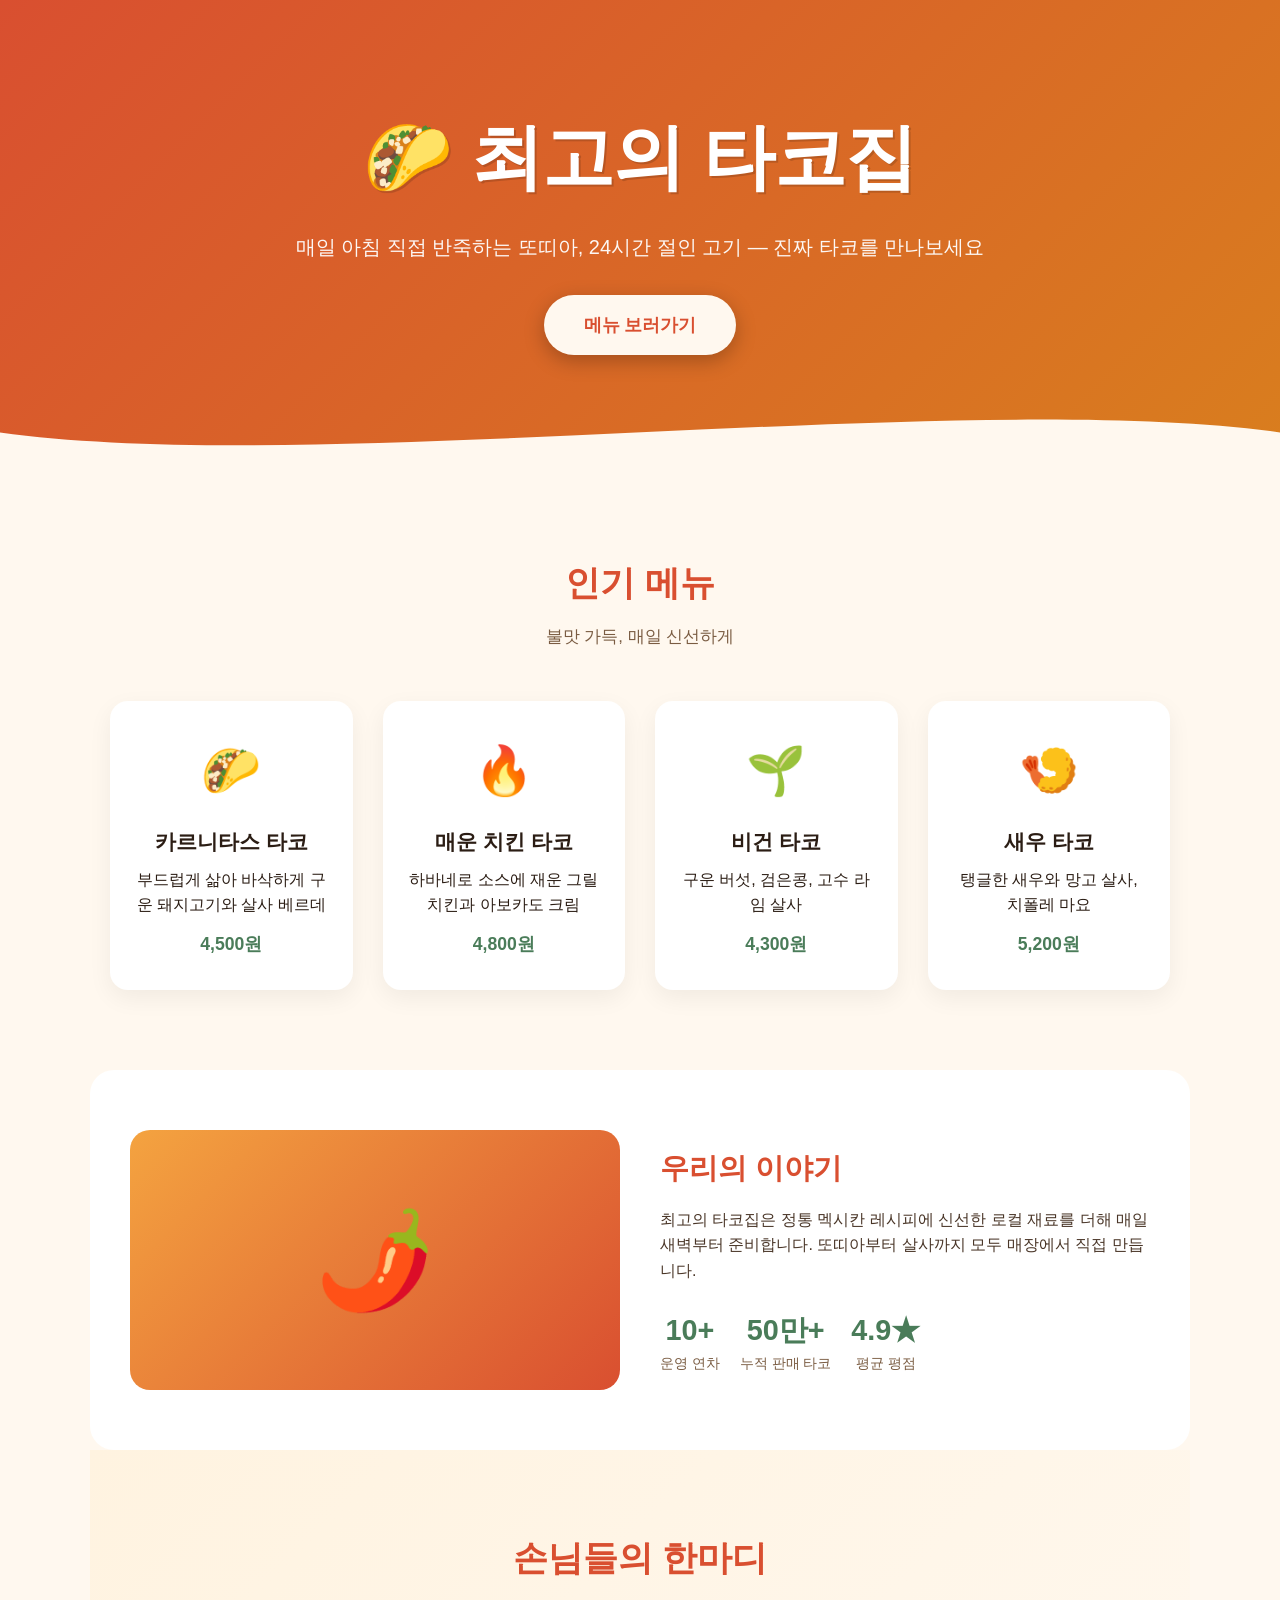
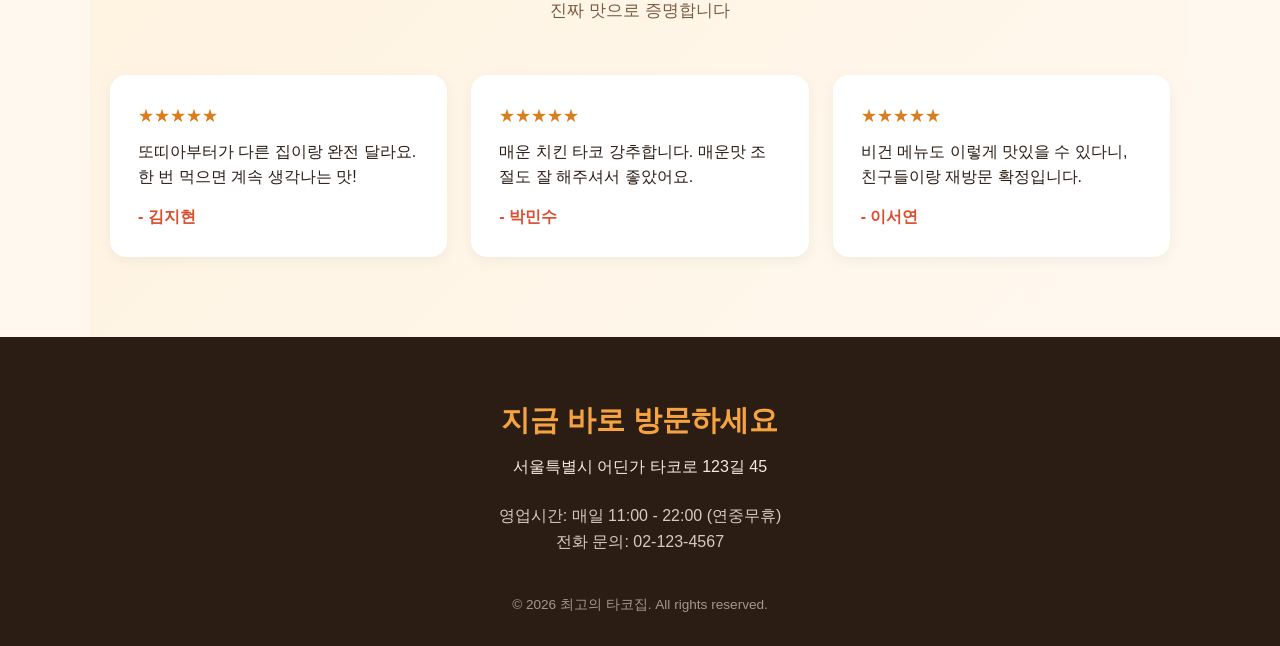
==== commit aeded786: "Merge 5e1bfded6d867355129832551946afba14c89dd2 into 4757090071134f5c7a96e29ec6fe562da0cb2659" ====
--- a/index.html
+++ b/index.html
@@ -1,68 +1,336 @@
 <!DOCTYPE html>
-<html lang="en">
+<html lang="ko">
 <head>
-  <meta charset="UTF-8">
-  <meta name="viewport" content="width=device-width, initial-scale=1.0">
-  <title>Best Taco SD</title>
-  <link rel="stylesheet" href="style.css">
+<meta charset="UTF-8">
+<meta name="viewport" content="width=device-width, initial-scale=1.0">
+<title>최고의 타코집</title>
+<style>
+  :root {
+    --masa: #f4a340;
+    --masa-dark: #d97e1e;
+    --chili: #d94f30;
+    --avocado: #4a7c59;
+    --cream: #fff8ef;
+    --ink: #2b1d14;
+  }
+
+  * { box-sizing: border-box; margin: 0; padding: 0; }
+
+  body {
+    font-family: 'Helvetica Neue', Arial, sans-serif;
+    background: var(--cream);
+    color: var(--ink);
+    line-height: 1.6;
+  }
+
+  header {
+    background: linear-gradient(135deg, var(--chili), var(--masa-dark));
+    color: white;
+    text-align: center;
+    padding: 100px 20px 120px;
+    position: relative;
+    overflow: hidden;
+  }
+
+  header h1 {
+    font-size: clamp(2.5rem, 6vw, 4.5rem);
+    letter-spacing: -1px;
+    margin-bottom: 16px;
+    text-shadow: 2px 2px 0 rgba(0,0,0,0.15);
+  }
+
+  header p {
+    font-size: 1.25rem;
+    opacity: 0.95;
+    margin-bottom: 32px;
+  }
+
+  .cta-btn {
+    display: inline-block;
+    background: var(--cream);
+    color: var(--chili);
+    font-weight: bold;
+    padding: 16px 40px;
+    border-radius: 50px;
+    text-decoration: none;
+    font-size: 1.1rem;
+    box-shadow: 0 6px 20px rgba(0,0,0,0.25);
+    transition: transform 0.2s ease;
+    animation: float 2.5s ease-in-out infinite;
+  }
+
+  @keyframes float {
+    0%, 100% { transform: translateY(0); }
+    50% { transform: translateY(-10px); }
+  }
+
+  .cta-btn:hover { animation-play-state: paused; transform: translateY(-3px); }
+
+  .wave {
+    position: absolute;
+    bottom: -2px;
+    left: 0;
+    width: 100%;
+    line-height: 0;
+  }
+
+  section {
+    padding: 80px 20px;
+    max-width: 1100px;
+    margin: 0 auto;
+  }
+
+  .section-title {
+    text-align: center;
+    font-size: 2.2rem;
+    color: var(--chili);
+    margin-bottom: 12px;
+  }
+
+  .section-sub {
+    text-align: center;
+    color: #7a5c42;
+    margin-bottom: 50px;
+    font-size: 1.05rem;
+  }
+
+  .menu-grid {
+    display: grid;
+    grid-template-columns: repeat(auto-fit, minmax(240px, 1fr));
+    gap: 30px;
+  }
+
+  .menu-card {
+    background: white;
+    border-radius: 18px;
+    padding: 30px 24px;
+    text-align: center;
+    box-shadow: 0 8px 24px rgba(0,0,0,0.06);
+    border: 2px solid transparent;
+    transition: border-color 0.2s ease, transform 0.2s ease;
+  }
+
+  .menu-card:hover {
+    border-color: var(--masa);
+    transform: translateY(-6px);
+  }
+
+  .menu-card .emoji {
+    font-size: 3rem;
+    margin-bottom: 16px;
+  }
+
+  .menu-card h3 {
+    color: var(--ink);
+    margin-bottom: 8px;
+    font-size: 1.3rem;
+  }
+
+  .menu-card .price {
+    color: var(--avocado);
+    font-weight: bold;
+    margin-top: 12px;
+    font-size: 1.1rem;
+  }
+
+  .about {
+    background: white;
+    border-radius: 24px;
+    padding: 60px 40px;
+    display: grid;
+    grid-template-columns: 1fr 1fr;
+    gap: 40px;
+    align-items: center;
+  }
+
+  .about-visual {
+    background: linear-gradient(135deg, var(--masa), var(--chili));
+    border-radius: 20px;
+    height: 260px;
+    display: flex;
+    align-items: center;
+    justify-content: center;
+    font-size: 6rem;
+  }
+
+  .about-text h2 {
+    color: var(--chili);
+    font-size: 1.8rem;
+    margin-bottom: 16px;
+  }
+
+  .about-text p {
+    color: #4a3628;
+  }
+
+  .stats {
+    display: flex;
+    gap: 20px;
+    margin-top: 24px;
+    flex-wrap: wrap;
+  }
+
+  .stat {
+    text-align: center;
+  }
+
+  .stat .num {
+    font-size: 1.8rem;
+    font-weight: bold;
+    color: var(--avocado);
+  }
+
+  .stat .label {
+    font-size: 0.85rem;
+    color: #7a5c42;
+  }
+
+  .reviews {
+    background: linear-gradient(135deg, #fff3e0, var(--cream));
+  }
+
+  .review-grid {
+    display: grid;
+    grid-template-columns: repeat(auto-fit, minmax(260px, 1fr));
+    gap: 24px;
+  }
+
+  .review-card {
+    background: white;
+    padding: 28px;
+    border-radius: 16px;
+    box-shadow: 0 4px 14px rgba(0,0,0,0.05);
+  }
+
+  .review-card .stars {
+    color: var(--masa-dark);
+    margin-bottom: 10px;
+  }
+
+  .review-card .name {
+    font-weight: bold;
+    margin-top: 14px;
+    color: var(--chili);
+  }
+
+  footer {
+    background: var(--ink);
+    color: #f4e9dc;
+    text-align: center;
+    padding: 60px 20px 30px;
+  }
+
+  footer h3 {
+    font-size: 1.8rem;
+    margin-bottom: 10px;
+    color: var(--masa);
+  }
+
+  footer .hours {
+    margin: 24px 0;
+    opacity: 0.85;
+  }
+
+  footer .copyright {
+    margin-top: 40px;
+    font-size: 0.85rem;
+    opacity: 0.6;
+  }
+
+  @media (max-width: 700px) {
+    .about { grid-template-columns: 1fr; }
+  }
+</style>
 </head>
 <body>
-  <header class="hero">
-    <nav>
-      <div class="logo">🌮 Best Taco SD</div>
-      <ul class="nav-links">
-        <li><a href="#menu">Menu</a></li>
-        <li><a href="#about">About</a></li>
-        <li><a href="#contact">Contact</a></li>
-      </ul>
-    </nav>
-    <div class="hero-content">
-      <h1 class="spin-title">최고의 타코집</h1>
-      <p>Fresh ingredients. Bold flavors. Made daily.</p>
-      <a href="#menu" class="btn">See the Menu</a>
-    </div>
-  </header>
-
-  <section id="menu" class="menu">
-    <h2>Our Favorites</h2>
-    <div class="menu-grid">
-      <div class="menu-item">
-        <h3>Carne Asada</h3>
-        <p>Grilled steak, cilantro, onion, salsa verde.</p>
-        <span class="price">$3.75</span>
-      </div>
-      <div class="menu-item">
-        <h3>Baja Fish</h3>
-        <p>Crispy beer-battered fish, cabbage slaw, chipotle crema.</p>
-        <span class="price">$4.25</span>
-      </div>
-      <div class="menu-item">
-        <h3>Al Pastor</h3>
-        <p>Marinated pork, pineapple, onion, cilantro.</p>
-        <span class="price">$3.50</span>
-      </div>
-      <div class="menu-item">
-        <h3>Veggie</h3>
-        <p>Grilled seasonal veggies, black beans, queso fresco.</p>
-        <span class="price">$3.25</span>
-      </div>
-    </div>
-  </section>
-
-  <section id="about" class="about">
-    <h2>Our Story</h2>
-    <p>Since day one, Best Taco SD has been serving up authentic street tacos made with locally sourced ingredients and family recipes passed down for generations. Come taste why San Diego calls us the best.</p>
-  </section>
-
-  <section id="contact" class="contact">
-    <h2>Visit Us</h2>
-    <p>123 Ocean Front Walk, San Diego, CA</p>
-    <p>Open Daily 11am - 9pm</p>
-    <p>(619) 555-0198</p>
-  </section>
-
-  <footer>
-    <p>&copy; 2026 Best Taco SD. All rights reserved.</p>
-  </footer>
+
+<header>
+  <h1>🌮 최고의 타코집</h1>
+  <p>매일 아침 직접 반죽하는 또띠아, 24시간 절인 고기 — 진짜 타코를 만나보세요</p>
+  <a href="#menu" class="cta-btn">메뉴 보러가기</a>
+  <svg class="wave" viewBox="0 0 1440 100" preserveAspectRatio="none">
+    <path fill="#fff8ef" d="M0,50 C360,100 1080,0 1440,50 L1440,100 L0,100 Z"></path>
+  </svg>
+</header>
+
+<section id="menu">
+  <h2 class="section-title">인기 메뉴</h2>
+  <p class="section-sub">불맛 가득, 매일 신선하게</p>
+  <div class="menu-grid">
+    <div class="menu-card">
+      <div class="emoji">🌮</div>
+      <h3>카르니타스 타코</h3>
+      <p>부드럽게 삶아 바삭하게 구운 돼지고기와 살사 베르데</p>
+      <div class="price">4,500원</div>
+    </div>
+    <div class="menu-card">
+      <div class="emoji">🔥</div>
+      <h3>매운 치킨 타코</h3>
+      <p>하바네로 소스에 재운 그릴 치킨과 아보카도 크림</p>
+      <div class="price">4,800원</div>
+    </div>
+    <div class="menu-card">
+      <div class="emoji">🌱</div>
+      <h3>비건 타코</h3>
+      <p>구운 버섯, 검은콩, 고수 라임 살사</p>
+      <div class="price">4,300원</div>
+    </div>
+    <div class="menu-card">
+      <div class="emoji">🍤</div>
+      <h3>새우 타코</h3>
+      <p>탱글한 새우와 망고 살사, 치폴레 마요</p>
+      <div class="price">5,200원</div>
+    </div>
+  </div>
+</section>
+
+<section class="about">
+  <div class="about-visual">🌶️</div>
+  <div class="about-text">
+    <h2>우리의 이야기</h2>
+    <p>
+      최고의 타코집은 정통 멕시칸 레시피에 신선한 로컬 재료를 더해
+      매일 새벽부터 준비합니다. 또띠아부터 살사까지 모두 매장에서 직접 만듭니다.
+    </p>
+    <div class="stats">
+      <div class="stat"><div class="num">10+</div><div class="label">운영 연차</div></div>
+      <div class="stat"><div class="num">50만+</div><div class="label">누적 판매 타코</div></div>
+      <div class="stat"><div class="num">4.9★</div><div class="label">평균 평점</div></div>
+    </div>
+  </div>
+</section>
+
+<section class="reviews">
+  <h2 class="section-title">손님들의 한마디</h2>
+  <p class="section-sub">진짜 맛으로 증명합니다</p>
+  <div class="review-grid">
+    <div class="review-card">
+      <div class="stars">★★★★★</div>
+      <p>또띠아부터가 다른 집이랑 완전 달라요. 한 번 먹으면 계속 생각나는 맛!</p>
+      <div class="name">- 김지현</div>
+    </div>
+    <div class="review-card">
+      <div class="stars">★★★★★</div>
+      <p>매운 치킨 타코 강추합니다. 매운맛 조절도 잘 해주셔서 좋았어요.</p>
+      <div class="name">- 박민수</div>
+    </div>
+    <div class="review-card">
+      <div class="stars">★★★★★</div>
+      <p>비건 메뉴도 이렇게 맛있을 수 있다니, 친구들이랑 재방문 확정입니다.</p>
+      <div class="name">- 이서연</div>
+    </div>
+  </div>
+</section>
+
+<footer>
+  <h3>지금 바로 방문하세요</h3>
+  <p>서울특별시 어딘가 타코로 123길 45</p>
+  <div class="hours">
+    영업시간: 매일 11:00 - 22:00 (연중무휴)<br>
+    전화 문의: 02-123-4567
+  </div>
+  <div class="copyright">&copy; 2026 최고의 타코집. All rights reserved.</div>
+</footer>
+
 </body>
 </html>
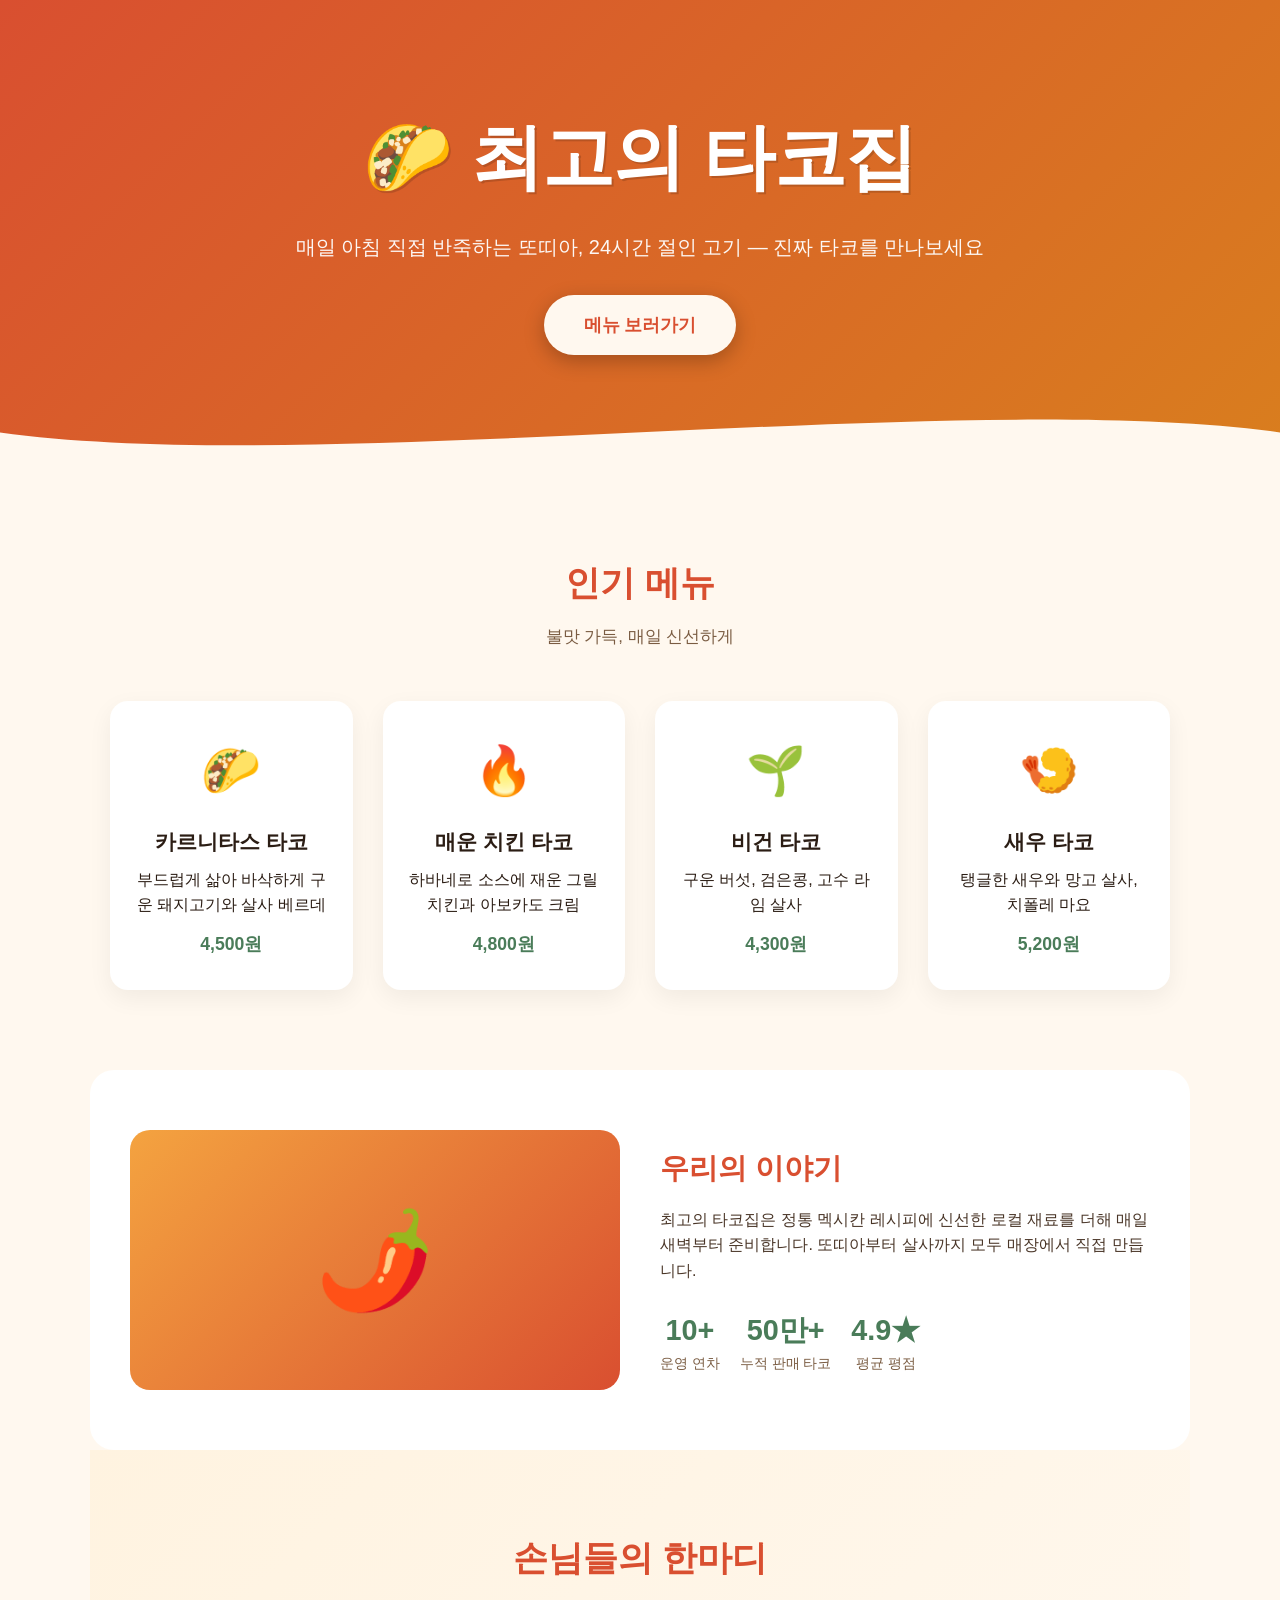
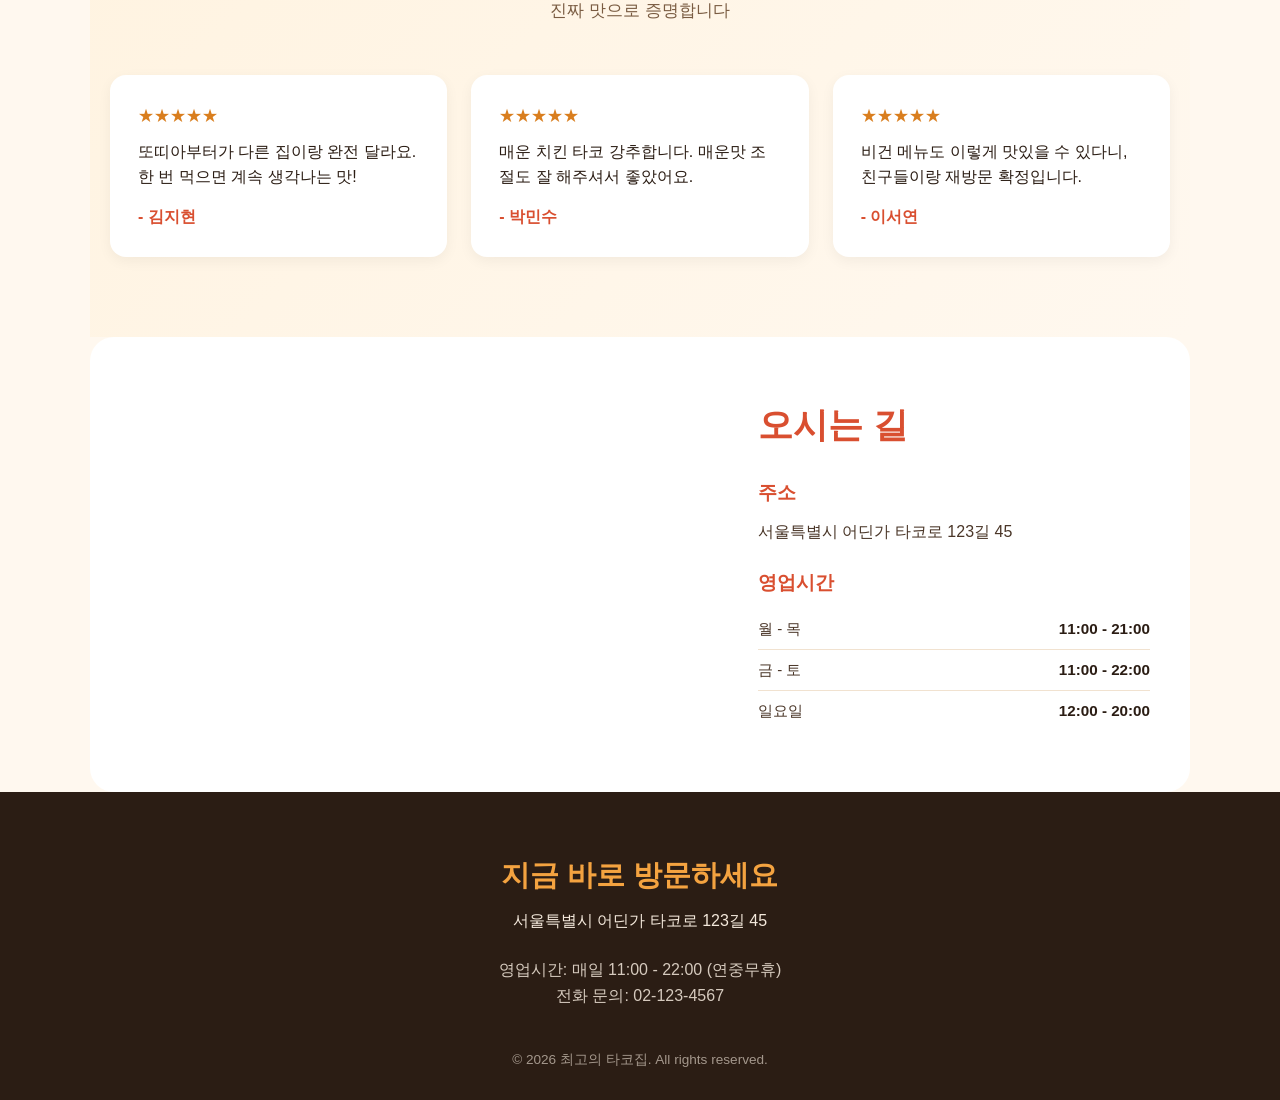
==== commit 15d038bc: "Reset to main and add location/hours section between reviews and footer" ====
--- a/index.html
+++ b/index.html
@@ -56,15 +56,9 @@
     font-size: 1.1rem;
     box-shadow: 0 6px 20px rgba(0,0,0,0.25);
     transition: transform 0.2s ease;
-    animation: float 2.5s ease-in-out infinite;
-  }
-
-  @keyframes float {
-    0%, 100% { transform: translateY(0); }
-    50% { transform: translateY(-10px); }
-  }
-
-  .cta-btn:hover { animation-play-state: paused; transform: translateY(-3px); }
+  }
+
+  .cta-btn:hover { transform: translateY(-3px); }
 
   .wave {
     position: absolute;
@@ -211,6 +205,65 @@
     font-weight: bold;
     margin-top: 14px;
     color: var(--chili);
+  }
+
+  .visit {
+    background: white;
+    border-radius: 24px;
+    padding: 60px 40px;
+    display: grid;
+    grid-template-columns: 3fr 2fr;
+    gap: 40px;
+    align-items: stretch;
+  }
+
+  .visit-map iframe {
+    display: block;
+    width: 100%;
+    height: 100%;
+    min-height: 280px;
+    border-radius: 18px;
+    border: 0;
+  }
+
+  .visit-details h3 {
+    color: var(--chili);
+    margin-bottom: 10px;
+    font-size: 1.2rem;
+  }
+
+  .visit-details h3:not(:first-child) {
+    margin-top: 24px;
+  }
+
+  .visit-details p {
+    color: #4a3628;
+  }
+
+  .hours-table {
+    width: 100%;
+    border-collapse: collapse;
+    font-size: 0.95rem;
+    color: #4a3628;
+  }
+
+  .hours-table td {
+    padding: 8px 0;
+    border-bottom: 1px solid #f1e2d0;
+  }
+
+  .hours-table tr:last-child td {
+    border-bottom: none;
+  }
+
+  .hours-table td:last-child {
+    text-align: right;
+    font-weight: bold;
+    color: var(--ink);
+  }
+
+  @media (max-width: 700px) {
+    .visit { grid-template-columns: 1fr; }
   }
 
   footer {
@@ -322,6 +375,29 @@
   </div>
 </section>
 
+<section class="visit">
+  <div class="visit-map">
+    <iframe
+      src="https://www.google.com/maps?q=서울특별시&output=embed"
+      width="100%"
+      height="320"
+      loading="lazy"
+      referrerpolicy="no-referrer-when-downgrade">
+    </iframe>
+  </div>
+  <div class="visit-details">
+    <h2 class="section-title" style="text-align:left; margin-bottom:20px;">오시는 길</h2>
+    <h3>주소</h3>
+    <p>서울특별시 어딘가 타코로 123길 45</p>
+    <h3>영업시간</h3>
+    <table class="hours-table">
+      <tr><td>월 - 목</td><td>11:00 - 21:00</td></tr>
+      <tr><td>금 - 토</td><td>11:00 - 22:00</td></tr>
+      <tr><td>일요일</td><td>12:00 - 20:00</td></tr>
+    </table>
+  </div>
+</section>
+
 <footer>
   <h3>지금 바로 방문하세요</h3>
   <p>서울특별시 어딘가 타코로 123길 45</p>
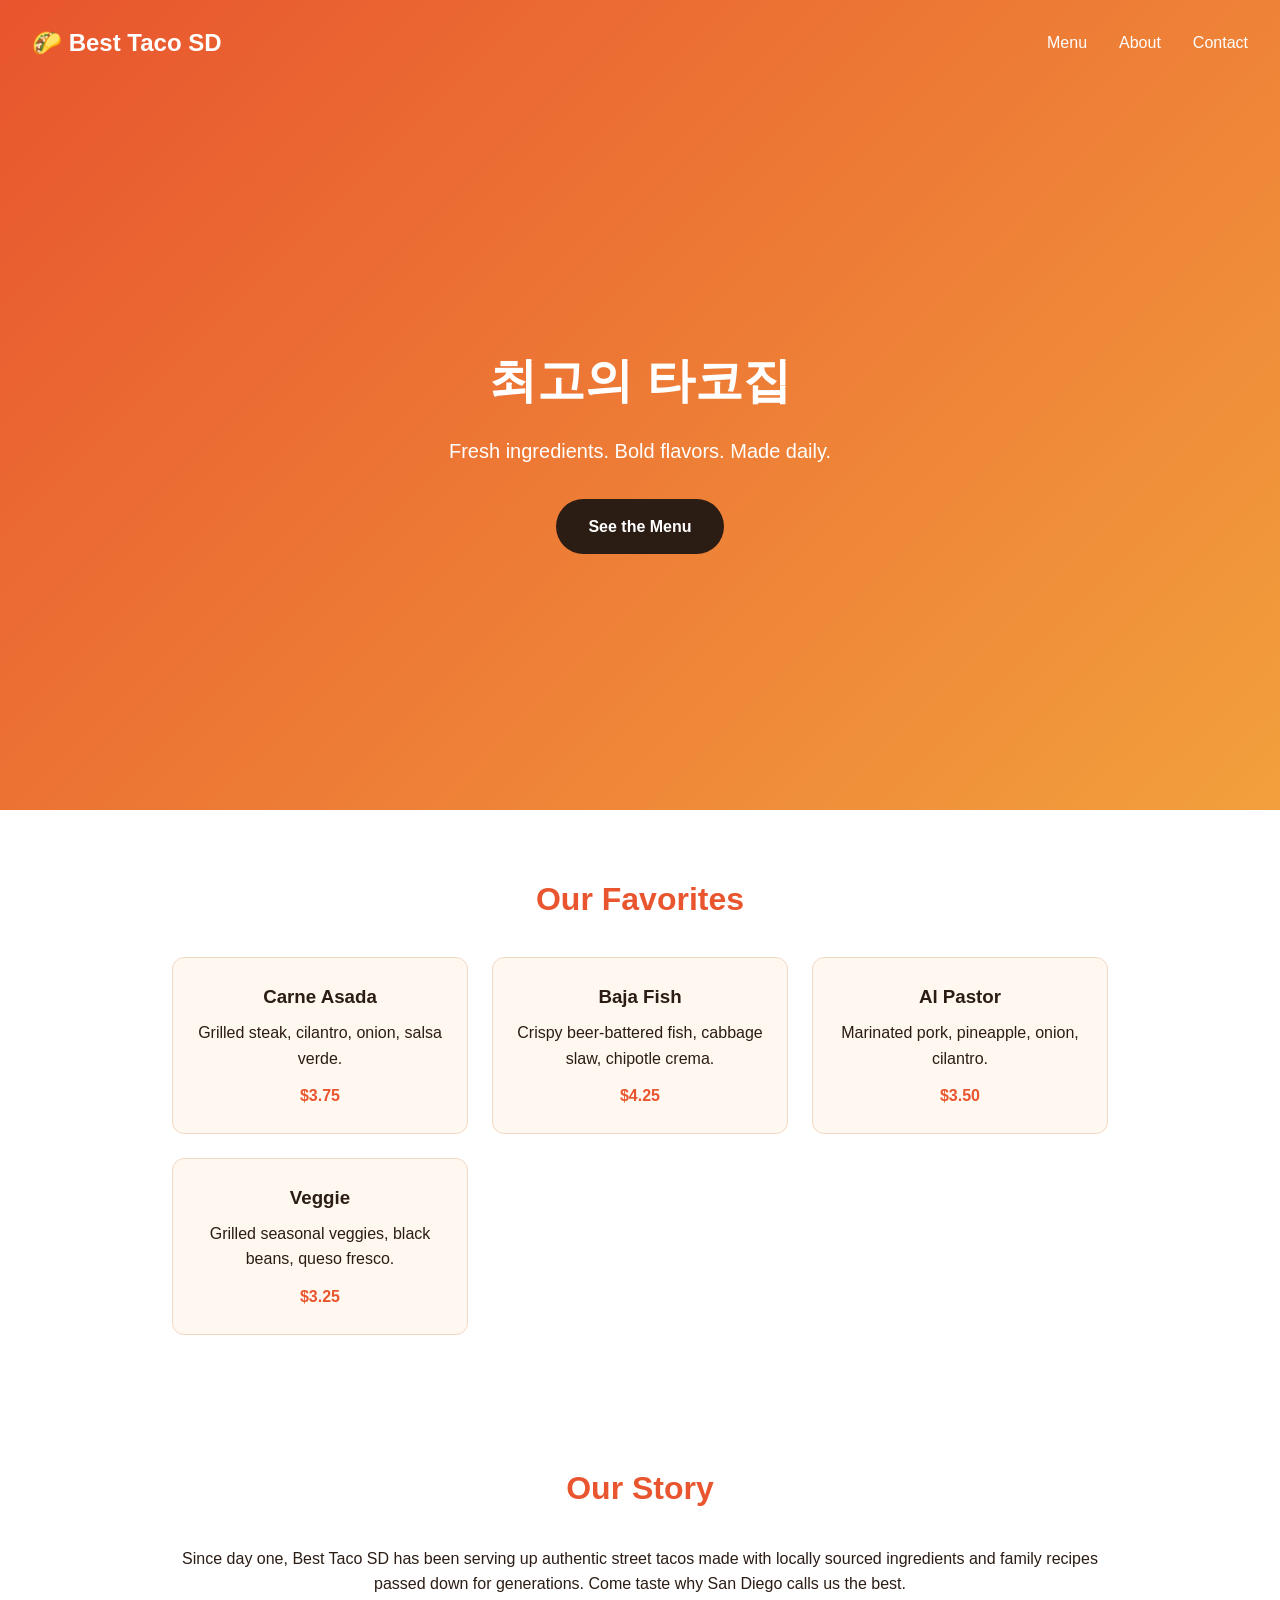
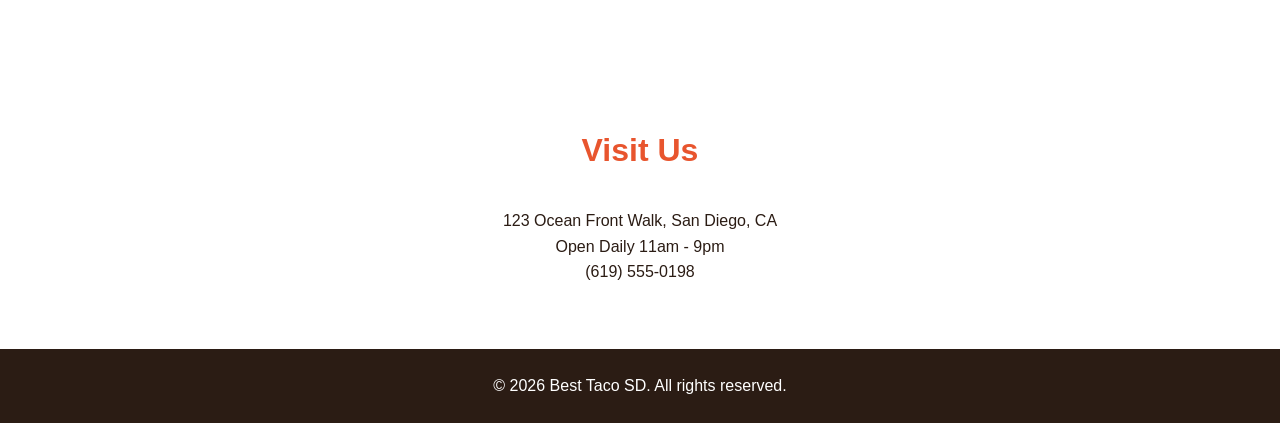
==== commit 98c4de97: "Merge 99d5bed55b1f3ee9de475fa49c1a465d1da2b215 into 259224213f325fe94dd759cfcac21562b19a284f" ====
--- a/index.html
+++ b/index.html
@@ -1,412 +1,68 @@
 <!DOCTYPE html>
-<html lang="ko">
+<html lang="en">
 <head>
-<meta charset="UTF-8">
-<meta name="viewport" content="width=device-width, initial-scale=1.0">
-<title>최고의 타코집</title>
-<style>
-  :root {
-    --masa: #f4a340;
-    --masa-dark: #d97e1e;
-    --chili: #d94f30;
-    --avocado: #4a7c59;
-    --cream: #fff8ef;
-    --ink: #2b1d14;
-  }
-
-  * { box-sizing: border-box; margin: 0; padding: 0; }
-
-  body {
-    font-family: 'Helvetica Neue', Arial, sans-serif;
-    background: var(--cream);
-    color: var(--ink);
-    line-height: 1.6;
-  }
-
-  header {
-    background: linear-gradient(135deg, var(--chili), var(--masa-dark));
-    color: white;
-    text-align: center;
-    padding: 100px 20px 120px;
-    position: relative;
-    overflow: hidden;
-  }
-
-  header h1 {
-    font-size: clamp(2.5rem, 6vw, 4.5rem);
-    letter-spacing: -1px;
-    margin-bottom: 16px;
-    text-shadow: 2px 2px 0 rgba(0,0,0,0.15);
-  }
-
-  header p {
-    font-size: 1.25rem;
-    opacity: 0.95;
-    margin-bottom: 32px;
-  }
-
-  .cta-btn {
-    display: inline-block;
-    background: var(--cream);
-    color: var(--chili);
-    font-weight: bold;
-    padding: 16px 40px;
-    border-radius: 50px;
-    text-decoration: none;
-    font-size: 1.1rem;
-    box-shadow: 0 6px 20px rgba(0,0,0,0.25);
-    transition: transform 0.2s ease;
-  }
-
-  .cta-btn:hover { transform: translateY(-3px); }
-
-  .wave {
-    position: absolute;
-    bottom: -2px;
-    left: 0;
-    width: 100%;
-    line-height: 0;
-  }
-
-  section {
-    padding: 80px 20px;
-    max-width: 1100px;
-    margin: 0 auto;
-  }
-
-  .section-title {
-    text-align: center;
-    font-size: 2.2rem;
-    color: var(--chili);
-    margin-bottom: 12px;
-  }
-
-  .section-sub {
-    text-align: center;
-    color: #7a5c42;
-    margin-bottom: 50px;
-    font-size: 1.05rem;
-  }
-
-  .menu-grid {
-    display: grid;
-    grid-template-columns: repeat(auto-fit, minmax(240px, 1fr));
-    gap: 30px;
-  }
-
-  .menu-card {
-    background: white;
-    border-radius: 18px;
-    padding: 30px 24px;
-    text-align: center;
-    box-shadow: 0 8px 24px rgba(0,0,0,0.06);
-    border: 2px solid transparent;
-    transition: border-color 0.2s ease, transform 0.2s ease;
-  }
-
-  .menu-card:hover {
-    border-color: var(--masa);
-    transform: translateY(-6px);
-  }
-
-  .menu-card .emoji {
-    font-size: 3rem;
-    margin-bottom: 16px;
-  }
-
-  .menu-card h3 {
-    color: var(--ink);
-    margin-bottom: 8px;
-    font-size: 1.3rem;
-  }
-
-  .menu-card .price {
-    color: var(--avocado);
-    font-weight: bold;
-    margin-top: 12px;
-    font-size: 1.1rem;
-  }
-
-  .about {
-    background: white;
-    border-radius: 24px;
-    padding: 60px 40px;
-    display: grid;
-    grid-template-columns: 1fr 1fr;
-    gap: 40px;
-    align-items: center;
-  }
-
-  .about-visual {
-    background: linear-gradient(135deg, var(--masa), var(--chili));
-    border-radius: 20px;
-    height: 260px;
-    display: flex;
-    align-items: center;
-    justify-content: center;
-    font-size: 6rem;
-  }
-
-  .about-text h2 {
-    color: var(--chili);
-    font-size: 1.8rem;
-    margin-bottom: 16px;
-  }
-
-  .about-text p {
-    color: #4a3628;
-  }
-
-  .stats {
-    display: flex;
-    gap: 20px;
-    margin-top: 24px;
-    flex-wrap: wrap;
-  }
-
-  .stat {
-    text-align: center;
-  }
-
-  .stat .num {
-    font-size: 1.8rem;
-    font-weight: bold;
-    color: var(--avocado);
-  }
-
-  .stat .label {
-    font-size: 0.85rem;
-    color: #7a5c42;
-  }
-
-  .reviews {
-    background: linear-gradient(135deg, #fff3e0, var(--cream));
-  }
-
-  .review-grid {
-    display: grid;
-    grid-template-columns: repeat(auto-fit, minmax(260px, 1fr));
-    gap: 24px;
-  }
-
-  .review-card {
-    background: white;
-    padding: 28px;
-    border-radius: 16px;
-    box-shadow: 0 4px 14px rgba(0,0,0,0.05);
-  }
-
-  .review-card .stars {
-    color: var(--masa-dark);
-    margin-bottom: 10px;
-  }
-
-  .review-card .name {
-    font-weight: bold;
-    margin-top: 14px;
-    color: var(--chili);
-  }
-
-  .visit {
-    background: white;
-    border-radius: 24px;
-    padding: 60px 40px;
-    display: grid;
-    grid-template-columns: 3fr 2fr;
-    gap: 40px;
-    align-items: stretch;
-  }
-
-  .visit-map iframe {
-    display: block;
-    width: 100%;
-    height: 100%;
-    min-height: 280px;
-    border-radius: 18px;
-    border: 0;
-  }
-
-  .visit-details h3 {
-    color: var(--chili);
-    margin-bottom: 10px;
-    font-size: 1.2rem;
-  }
-
-  .visit-details h3:not(:first-child) {
-    margin-top: 24px;
-  }
-
-  .visit-details p {
-    color: #4a3628;
-  }
-
-  .hours-table {
-    width: 100%;
-    border-collapse: collapse;
-    font-size: 0.95rem;
-    color: #4a3628;
-  }
-
-  .hours-table td {
-    padding: 8px 0;
-    border-bottom: 1px solid #f1e2d0;
-  }
-
-  .hours-table tr:last-child td {
-    border-bottom: none;
-  }
-
-  .hours-table td:last-child {
-    text-align: right;
-    font-weight: bold;
-    color: var(--ink);
-  }
-
-  @media (max-width: 700px) {
-    .visit { grid-template-columns: 1fr; }
-  }
-
-  footer {
-    background: var(--ink);
-    color: #f4e9dc;
-    text-align: center;
-    padding: 60px 20px 30px;
-  }
-
-  footer h3 {
-    font-size: 1.8rem;
-    margin-bottom: 10px;
-    color: var(--masa);
-  }
-
-  footer .hours {
-    margin: 24px 0;
-    opacity: 0.85;
-  }
-
-  footer .copyright {
-    margin-top: 40px;
-    font-size: 0.85rem;
-    opacity: 0.6;
-  }
-
-  @media (max-width: 700px) {
-    .about { grid-template-columns: 1fr; }
-  }
-</style>
+  <meta charset="UTF-8">
+  <meta name="viewport" content="width=device-width, initial-scale=1.0">
+  <title>Best Taco SD</title>
+  <link rel="stylesheet" href="style.css">
 </head>
 <body>
+  <header class="hero">
+    <nav>
+      <div class="logo">🌮 Best Taco SD</div>
+      <ul class="nav-links">
+        <li><a href="#menu">Menu</a></li>
+        <li><a href="#about">About</a></li>
+        <li><a href="#contact">Contact</a></li>
+      </ul>
+    </nav>
+    <div class="hero-content">
+      <h1 class="spin-title">최고의 타코집</h1>
+      <p>Fresh ingredients. Bold flavors. Made daily.</p>
+      <a href="#menu" class="btn">See the Menu</a>
+    </div>
+  </header>
 
-<header>
-  <h1>🌮 최고의 타코집</h1>
-  <p>매일 아침 직접 반죽하는 또띠아, 24시간 절인 고기 — 진짜 타코를 만나보세요</p>
-  <a href="#menu" class="cta-btn">메뉴 보러가기</a>
-  <svg class="wave" viewBox="0 0 1440 100" preserveAspectRatio="none">
-    <path fill="#fff8ef" d="M0,50 C360,100 1080,0 1440,50 L1440,100 L0,100 Z"></path>
-  </svg>
-</header>
+  <section id="menu" class="menu">
+    <h2>Our Favorites</h2>
+    <div class="menu-grid">
+      <div class="menu-item">
+        <h3>Carne Asada</h3>
+        <p>Grilled steak, cilantro, onion, salsa verde.</p>
+        <span class="price">$3.75</span>
+      </div>
+      <div class="menu-item">
+        <h3>Baja Fish</h3>
+        <p>Crispy beer-battered fish, cabbage slaw, chipotle crema.</p>
+        <span class="price">$4.25</span>
+      </div>
+      <div class="menu-item">
+        <h3>Al Pastor</h3>
+        <p>Marinated pork, pineapple, onion, cilantro.</p>
+        <span class="price">$3.50</span>
+      </div>
+      <div class="menu-item">
+        <h3>Veggie</h3>
+        <p>Grilled seasonal veggies, black beans, queso fresco.</p>
+        <span class="price">$3.25</span>
+      </div>
+    </div>
+  </section>
 
-<section id="menu">
-  <h2 class="section-title">인기 메뉴</h2>
-  <p class="section-sub">불맛 가득, 매일 신선하게</p>
-  <div class="menu-grid">
-    <div class="menu-card">
-      <div class="emoji">🌮</div>
-      <h3>카르니타스 타코</h3>
-      <p>부드럽게 삶아 바삭하게 구운 돼지고기와 살사 베르데</p>
-      <div class="price">4,500원</div>
-    </div>
-    <div class="menu-card">
-      <div class="emoji">🔥</div>
-      <h3>매운 치킨 타코</h3>
-      <p>하바네로 소스에 재운 그릴 치킨과 아보카도 크림</p>
-      <div class="price">4,800원</div>
-    </div>
-    <div class="menu-card">
-      <div class="emoji">🌱</div>
-      <h3>비건 타코</h3>
-      <p>구운 버섯, 검은콩, 고수 라임 살사</p>
-      <div class="price">4,300원</div>
-    </div>
-    <div class="menu-card">
-      <div class="emoji">🍤</div>
-      <h3>새우 타코</h3>
-      <p>탱글한 새우와 망고 살사, 치폴레 마요</p>
-      <div class="price">5,200원</div>
-    </div>
-  </div>
-</section>
+  <section id="about" class="about">
+    <h2>Our Story</h2>
+    <p>Since day one, Best Taco SD has been serving up authentic street tacos made with locally sourced ingredients and family recipes passed down for generations. Come taste why San Diego calls us the best.</p>
+  </section>
 
-<section class="about">
-  <div class="about-visual">🌶️</div>
-  <div class="about-text">
-    <h2>우리의 이야기</h2>
-    <p>
-      최고의 타코집은 정통 멕시칸 레시피에 신선한 로컬 재료를 더해
-      매일 새벽부터 준비합니다. 또띠아부터 살사까지 모두 매장에서 직접 만듭니다.
-    </p>
-    <div class="stats">
-      <div class="stat"><div class="num">10+</div><div class="label">운영 연차</div></div>
-      <div class="stat"><div class="num">50만+</div><div class="label">누적 판매 타코</div></div>
-      <div class="stat"><div class="num">4.9★</div><div class="label">평균 평점</div></div>
-    </div>
-  </div>
-</section>
+  <section id="contact" class="contact">
+    <h2>Visit Us</h2>
+    <p>123 Ocean Front Walk, San Diego, CA</p>
+    <p>Open Daily 11am - 9pm</p>
+    <p>(619) 555-0198</p>
+  </section>
 
-<section class="reviews">
-  <h2 class="section-title">손님들의 한마디</h2>
-  <p class="section-sub">진짜 맛으로 증명합니다</p>
-  <div class="review-grid">
-    <div class="review-card">
-      <div class="stars">★★★★★</div>
-      <p>또띠아부터가 다른 집이랑 완전 달라요. 한 번 먹으면 계속 생각나는 맛!</p>
-      <div class="name">- 김지현</div>
-    </div>
-    <div class="review-card">
-      <div class="stars">★★★★★</div>
-      <p>매운 치킨 타코 강추합니다. 매운맛 조절도 잘 해주셔서 좋았어요.</p>
-      <div class="name">- 박민수</div>
-    </div>
-    <div class="review-card">
-      <div class="stars">★★★★★</div>
-      <p>비건 메뉴도 이렇게 맛있을 수 있다니, 친구들이랑 재방문 확정입니다.</p>
-      <div class="name">- 이서연</div>
-    </div>
-  </div>
-</section>
-
-<section class="visit">
-  <div class="visit-map">
-    <iframe
-      src="https://www.google.com/maps?q=서울특별시&output=embed"
-      width="100%"
-      height="320"
-      loading="lazy"
-      referrerpolicy="no-referrer-when-downgrade">
-    </iframe>
-  </div>
-  <div class="visit-details">
-    <h2 class="section-title" style="text-align:left; margin-bottom:20px;">오시는 길</h2>
-    <h3>주소</h3>
-    <p>서울특별시 어딘가 타코로 123길 45</p>
-    <h3>영업시간</h3>
-    <table class="hours-table">
-      <tr><td>월 - 목</td><td>11:00 - 21:00</td></tr>
-      <tr><td>금 - 토</td><td>11:00 - 22:00</td></tr>
-      <tr><td>일요일</td><td>12:00 - 20:00</td></tr>
-    </table>
-  </div>
-</section>
-
-<footer>
-  <h3>지금 바로 방문하세요</h3>
-  <p>서울특별시 어딘가 타코로 123길 45</p>
-  <div class="hours">
-    영업시간: 매일 11:00 - 22:00 (연중무휴)<br>
-    전화 문의: 02-123-4567
-  </div>
-  <div class="copyright">&copy; 2026 최고의 타코집. All rights reserved.</div>
-</footer>
-
+  <footer>
+    <p>&copy; 2026 Best Taco SD. All rights reserved.</p>
+  </footer>
 </body>
 </html>
--- a/style.css
+++ b/style.css
@@ -0,0 +1,145 @@
+* {
+  margin: 0;
+  padding: 0;
+  box-sizing: border-box;
+}
+
+body {
+  font-family: 'Segoe UI', Arial, sans-serif;
+  color: #2b1c14;
+  line-height: 1.6;
+}
+
+.hero {
+  background: linear-gradient(135deg, #e8552e, #f2a03d);
+  color: #fff;
+  min-height: 90vh;
+  display: flex;
+  flex-direction: column;
+}
+
+nav {
+  display: flex;
+  justify-content: space-between;
+  align-items: center;
+  padding: 1.5rem 2rem;
+}
+
+.logo {
+  font-size: 1.5rem;
+  font-weight: bold;
+}
+
+.nav-links {
+  list-style: none;
+  display: flex;
+  gap: 2rem;
+}
+
+.nav-links a {
+  color: #fff;
+  text-decoration: none;
+  font-weight: 500;
+}
+
+.nav-links a:hover {
+  text-decoration: underline;
+}
+
+.hero-content {
+  flex: 1;
+  display: flex;
+  flex-direction: column;
+  align-items: center;
+  justify-content: center;
+  text-align: center;
+  padding: 2rem;
+}
+
+.hero-content h1 {
+  font-size: 3rem;
+  margin-bottom: 1rem;
+}
+
+.spin-title {
+  display: inline-block;
+  animation: spin 3s linear infinite;
+}
+
+@keyframes spin {
+  from {
+    transform: rotate(0deg);
+  }
+  to {
+    transform: rotate(360deg);
+  }
+}
+
+.hero-content p {
+  font-size: 1.25rem;
+  margin-bottom: 2rem;
+}
+
+.btn {
+  background: #2b1c14;
+  color: #fff;
+  padding: 0.9rem 2rem;
+  border-radius: 999px;
+  text-decoration: none;
+  font-weight: bold;
+  transition: transform 0.2s ease;
+}
+
+.btn:hover {
+  transform: translateY(-2px);
+}
+
+section {
+  padding: 4rem 2rem;
+  max-width: 1000px;
+  margin: 0 auto;
+}
+
+section h2 {
+  text-align: center;
+  font-size: 2rem;
+  margin-bottom: 2rem;
+  color: #e8552e;
+}
+
+.menu-grid {
+  display: grid;
+  grid-template-columns: repeat(auto-fit, minmax(220px, 1fr));
+  gap: 1.5rem;
+}
+
+.menu-item {
+  background: #fff8f0;
+  border: 1px solid #f2d9c4;
+  border-radius: 12px;
+  padding: 1.5rem;
+  text-align: center;
+}
+
+.menu-item h3 {
+  color: #2b1c14;
+  margin-bottom: 0.5rem;
+}
+
+.price {
+  display: inline-block;
+  margin-top: 0.75rem;
+  font-weight: bold;
+  color: #e8552e;
+}
+
+.about, .contact {
+  text-align: center;
+}
+
+footer {
+  background: #2b1c14;
+  color: #fff;
+  text-align: center;
+  padding: 1.5rem;
+}
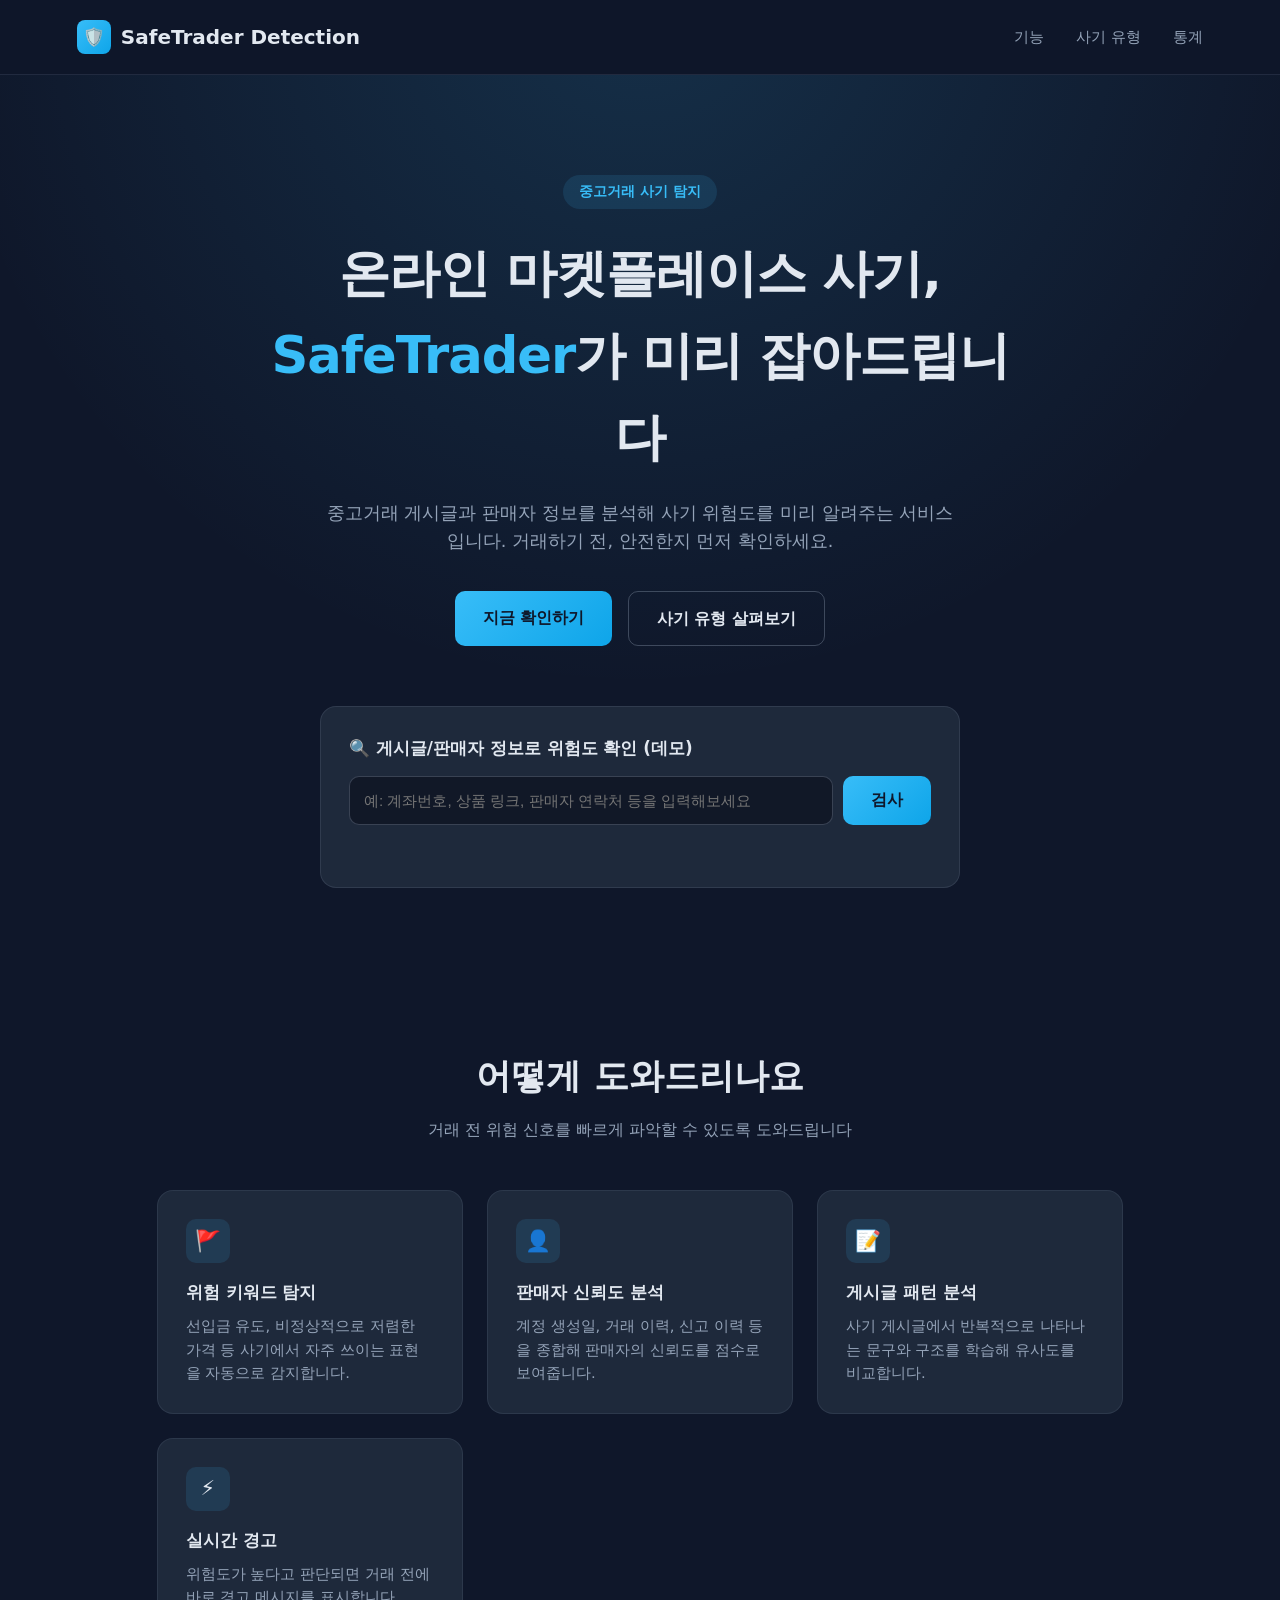
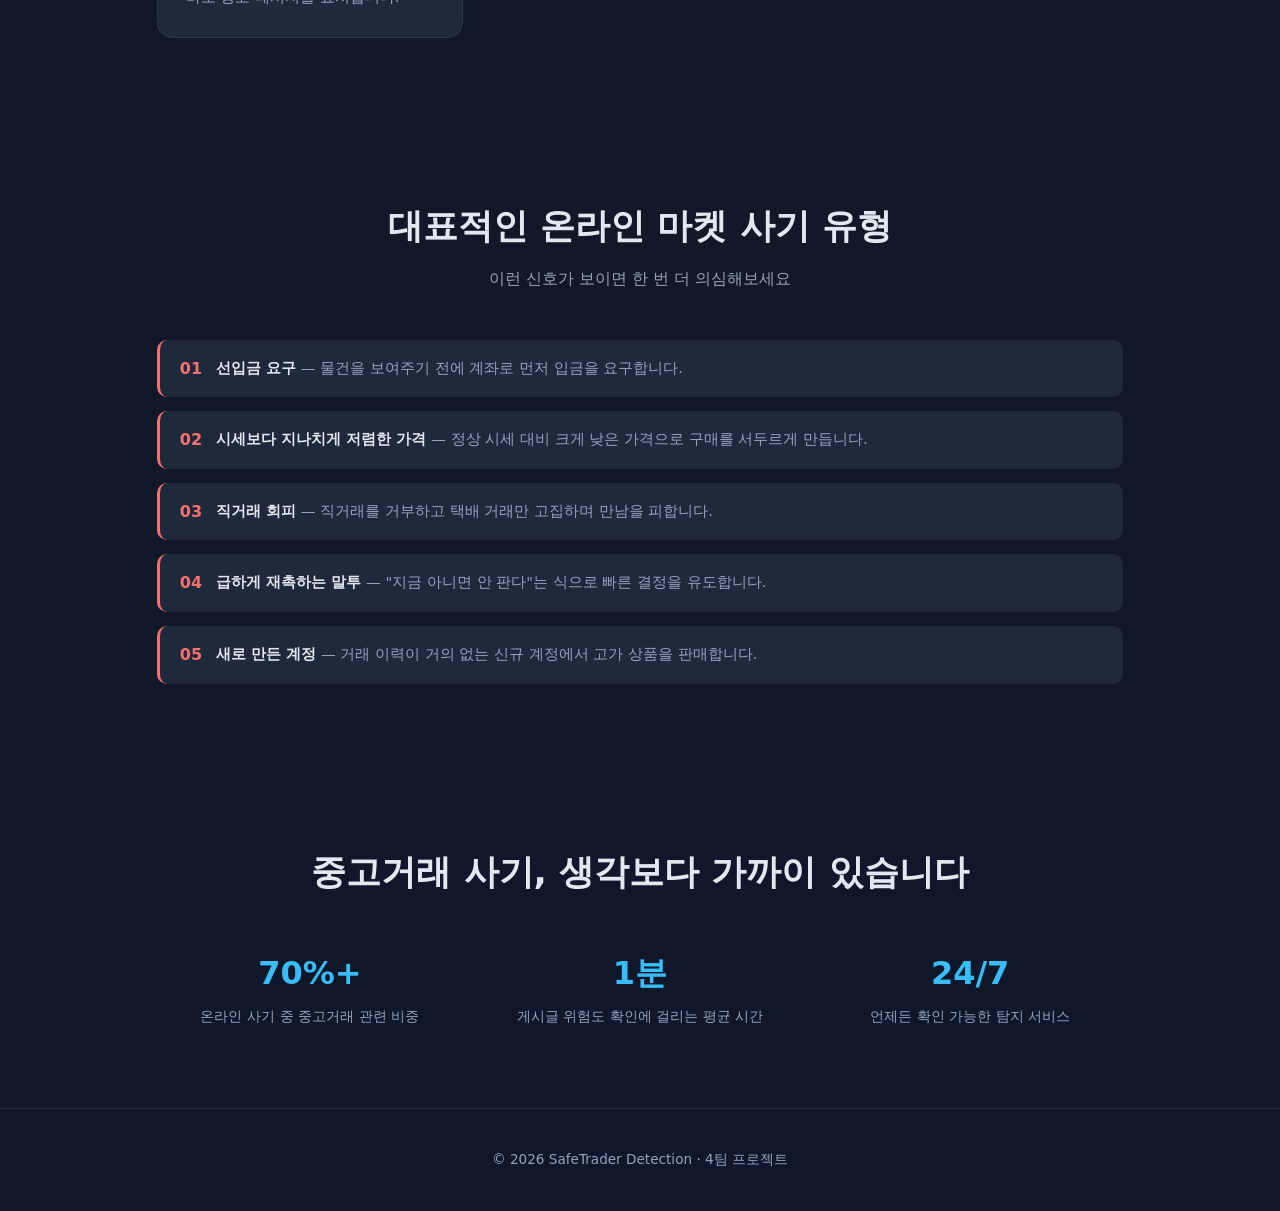
==== commit 1f0358ef: "Merge 60e95aea29f4d9762ca2a585389448a122e545fe into 259224213f325fe94dd759cfcac21562b19a284f" ====
--- a/index.html
+++ b/index.html
@@ -1,68 +1,385 @@
 <!DOCTYPE html>
-<html lang="en">
+<html lang="ko">
 <head>
-  <meta charset="UTF-8">
-  <meta name="viewport" content="width=device-width, initial-scale=1.0">
-  <title>Best Taco SD</title>
-  <link rel="stylesheet" href="style.css">
+<meta charset="UTF-8">
+<meta name="viewport" content="width=device-width, initial-scale=1.0">
+<title>SafeTrader Detection</title>
+<style>
+  :root {
+    --bg: #0f172a;
+    --bg-alt: #111827;
+    --card: #1e293b;
+    --text: #e2e8f0;
+    --muted: #94a3b8;
+    --accent: #38bdf8;
+    --accent-dark: #0ea5e9;
+    --danger: #f87171;
+  }
+  * { box-sizing: border-box; margin: 0; padding: 0; }
+  body {
+    font-family: "Segoe UI", "Pretendard", system-ui, -apple-system, sans-serif;
+    background: var(--bg);
+    color: var(--text);
+    line-height: 1.6;
+  }
+  a { color: inherit; text-decoration: none; }
+
+  header {
+    position: sticky;
+    top: 0;
+    z-index: 10;
+    display: flex;
+    align-items: center;
+    justify-content: space-between;
+    padding: 20px 6%;
+    background: rgba(15, 23, 42, 0.85);
+    backdrop-filter: blur(8px);
+    border-bottom: 1px solid rgba(148, 163, 184, 0.15);
+  }
+  .logo {
+    display: flex;
+    align-items: center;
+    gap: 10px;
+    font-weight: 700;
+    font-size: 1.25rem;
+  }
+  .logo-badge {
+    width: 34px;
+    height: 34px;
+    border-radius: 8px;
+    background: linear-gradient(135deg, var(--accent), var(--accent-dark));
+    display: flex;
+    align-items: center;
+    justify-content: center;
+    font-size: 1.1rem;
+  }
+  nav ul {
+    list-style: none;
+    display: flex;
+    gap: 32px;
+    font-size: 0.95rem;
+    color: var(--muted);
+  }
+  nav a:hover { color: var(--text); }
+
+  .hero {
+    display: flex;
+    flex-direction: column;
+    align-items: center;
+    text-align: center;
+    padding: 100px 6% 80px;
+    background: radial-gradient(circle at 50% -10%, rgba(56, 189, 248, 0.15), transparent 60%);
+  }
+  .badge {
+    display: inline-block;
+    padding: 6px 16px;
+    border-radius: 999px;
+    background: rgba(56, 189, 248, 0.12);
+    color: var(--accent);
+    font-size: 0.85rem;
+    font-weight: 600;
+    margin-bottom: 24px;
+  }
+  .hero h1 {
+    font-size: clamp(2rem, 5vw, 3.2rem);
+    font-weight: 800;
+    max-width: 780px;
+    letter-spacing: -0.02em;
+  }
+  .hero h1 span { color: var(--accent); }
+  .hero p {
+    margin-top: 20px;
+    max-width: 640px;
+    color: var(--muted);
+    font-size: 1.1rem;
+  }
+  .hero-actions {
+    display: flex;
+    gap: 16px;
+    margin-top: 36px;
+    flex-wrap: wrap;
+    justify-content: center;
+  }
+  .btn {
+    padding: 14px 28px;
+    border-radius: 10px;
+    font-weight: 600;
+    font-size: 1rem;
+    cursor: pointer;
+    border: none;
+  }
+  .btn-primary {
+    background: linear-gradient(135deg, var(--accent), var(--accent-dark));
+    color: #0f172a;
+  }
+  .btn-primary:hover { filter: brightness(1.08); }
+  .btn-secondary {
+    background: transparent;
+    color: var(--text);
+    border: 1px solid rgba(148, 163, 184, 0.35);
+  }
+  .btn-secondary:hover { border-color: var(--accent); color: var(--accent); }
+
+  .checker {
+    margin: 60px auto 0;
+    width: 100%;
+    max-width: 640px;
+    background: var(--card);
+    border: 1px solid rgba(148, 163, 184, 0.15);
+    border-radius: 16px;
+    padding: 28px;
+    text-align: left;
+  }
+  .checker h3 { font-size: 1.05rem; margin-bottom: 14px; }
+  .checker-row { display: flex; gap: 10px; }
+  .checker-row input {
+    flex: 1;
+    padding: 12px 14px;
+    border-radius: 10px;
+    border: 1px solid rgba(148, 163, 184, 0.3);
+    background: var(--bg-alt);
+    color: var(--text);
+    font-size: 0.95rem;
+  }
+  .checker-row input:focus { outline: none; border-color: var(--accent); }
+  #checkResult {
+    margin-top: 14px;
+    font-size: 0.9rem;
+    color: var(--muted);
+    min-height: 20px;
+  }
+  #checkResult.safe { color: #4ade80; }
+  #checkResult.risky { color: var(--danger); }
+
+  section.section {
+    padding: 80px 6%;
+    max-width: 1120px;
+    margin: 0 auto;
+  }
+  .section-title {
+    text-align: center;
+    margin-bottom: 48px;
+  }
+  .section-title h2 {
+    font-size: clamp(1.6rem, 3vw, 2.2rem);
+    font-weight: 800;
+  }
+  .section-title p {
+    color: var(--muted);
+    margin-top: 12px;
+  }
+
+  .grid {
+    display: grid;
+    grid-template-columns: repeat(auto-fit, minmax(240px, 1fr));
+    gap: 24px;
+  }
+  .card {
+    background: var(--card);
+    border: 1px solid rgba(148, 163, 184, 0.12);
+    border-radius: 16px;
+    padding: 28px;
+  }
+  .card .icon {
+    width: 44px;
+    height: 44px;
+    border-radius: 10px;
+    background: rgba(56, 189, 248, 0.12);
+    display: flex;
+    align-items: center;
+    justify-content: center;
+    font-size: 1.3rem;
+    margin-bottom: 16px;
+  }
+  .card h3 { font-size: 1.05rem; margin-bottom: 8px; }
+  .card p { color: var(--muted); font-size: 0.92rem; }
+
+  .stats {
+    display: grid;
+    grid-template-columns: repeat(auto-fit, minmax(160px, 1fr));
+    gap: 24px;
+    text-align: center;
+  }
+  .stats .stat h3 {
+    font-size: 2rem;
+    color: var(--accent);
+    font-weight: 800;
+  }
+  .stats .stat p { color: var(--muted); font-size: 0.9rem; margin-top: 6px; }
+
+  .warning-list {
+    display: grid;
+    gap: 14px;
+  }
+  .warning-item {
+    display: flex;
+    gap: 14px;
+    align-items: flex-start;
+    background: var(--card);
+    border-left: 3px solid var(--danger);
+    border-radius: 10px;
+    padding: 16px 20px;
+  }
+  .warning-item .num {
+    color: var(--danger);
+    font-weight: 700;
+  }
+  .warning-item p { color: var(--muted); font-size: 0.92rem; }
+  .warning-item strong { color: var(--text); }
+
+  footer {
+    padding: 40px 6%;
+    border-top: 1px solid rgba(148, 163, 184, 0.15);
+    text-align: center;
+    color: var(--muted);
+    font-size: 0.85rem;
+  }
+</style>
 </head>
 <body>
-  <header class="hero">
-    <nav>
-      <div class="logo">🌮 Best Taco SD</div>
-      <ul class="nav-links">
-        <li><a href="#menu">Menu</a></li>
-        <li><a href="#about">About</a></li>
-        <li><a href="#contact">Contact</a></li>
-      </ul>
-    </nav>
-    <div class="hero-content">
-      <h1 class="spin-title">최고의 타코집</h1>
-      <p>Fresh ingredients. Bold flavors. Made daily.</p>
-      <a href="#menu" class="btn">See the Menu</a>
-    </div>
-  </header>
-
-  <section id="menu" class="menu">
-    <h2>Our Favorites</h2>
-    <div class="menu-grid">
-      <div class="menu-item">
-        <h3>Carne Asada</h3>
-        <p>Grilled steak, cilantro, onion, salsa verde.</p>
-        <span class="price">$3.75</span>
-      </div>
-      <div class="menu-item">
-        <h3>Baja Fish</h3>
-        <p>Crispy beer-battered fish, cabbage slaw, chipotle crema.</p>
-        <span class="price">$4.25</span>
-      </div>
-      <div class="menu-item">
-        <h3>Al Pastor</h3>
-        <p>Marinated pork, pineapple, onion, cilantro.</p>
-        <span class="price">$3.50</span>
-      </div>
-      <div class="menu-item">
-        <h3>Veggie</h3>
-        <p>Grilled seasonal veggies, black beans, queso fresco.</p>
-        <span class="price">$3.25</span>
-      </div>
-    </div>
-  </section>
-
-  <section id="about" class="about">
-    <h2>Our Story</h2>
-    <p>Since day one, Best Taco SD has been serving up authentic street tacos made with locally sourced ingredients and family recipes passed down for generations. Come taste why San Diego calls us the best.</p>
-  </section>
-
-  <section id="contact" class="contact">
-    <h2>Visit Us</h2>
-    <p>123 Ocean Front Walk, San Diego, CA</p>
-    <p>Open Daily 11am - 9pm</p>
-    <p>(619) 555-0198</p>
-  </section>
-
-  <footer>
-    <p>&copy; 2026 Best Taco SD. All rights reserved.</p>
-  </footer>
+
+<header>
+  <div class="logo">
+    <div class="logo-badge">🛡️</div>
+    SafeTrader Detection
+  </div>
+  <nav>
+    <ul>
+      <li><a href="#features">기능</a></li>
+      <li><a href="#warning-signs">사기 유형</a></li>
+      <li><a href="#stats">통계</a></li>
+    </ul>
+  </nav>
+</header>
+
+<section class="hero">
+  <span class="badge">중고거래 사기 탐지</span>
+  <h1>온라인 마켓플레이스 사기,<br><span>SafeTrader</span>가 미리 잡아드립니다</h1>
+  <p>중고거래 게시글과 판매자 정보를 분석해 사기 위험도를 미리 알려주는 서비스입니다. 거래하기 전, 안전한지 먼저 확인하세요.</p>
+  <div class="hero-actions">
+    <button class="btn btn-primary" onclick="document.getElementById('checker').scrollIntoView({behavior:'smooth'})">지금 확인하기</button>
+    <a href="#warning-signs" class="btn btn-secondary">사기 유형 살펴보기</a>
+  </div>
+
+  <div class="checker" id="checker">
+    <h3>🔍 게시글/판매자 정보로 위험도 확인 (데모)</h3>
+    <div class="checker-row">
+      <input id="checkInput" type="text" placeholder="예: 계좌번호, 상품 링크, 판매자 연락처 등을 입력해보세요">
+      <button class="btn btn-primary" onclick="runCheck()">검사</button>
+    </div>
+    <div id="checkResult"></div>
+  </div>
+</section>
+
+<section class="section" id="features">
+  <div class="section-title">
+    <h2>어떻게 도와드리나요</h2>
+    <p>거래 전 위험 신호를 빠르게 파악할 수 있도록 도와드립니다</p>
+  </div>
+  <div class="grid">
+    <div class="card">
+      <div class="icon">🚩</div>
+      <h3>위험 키워드 탐지</h3>
+      <p>선입금 유도, 비정상적으로 저렴한 가격 등 사기에서 자주 쓰이는 표현을 자동으로 감지합니다.</p>
+    </div>
+    <div class="card">
+      <div class="icon">👤</div>
+      <h3>판매자 신뢰도 분석</h3>
+      <p>계정 생성일, 거래 이력, 신고 이력 등을 종합해 판매자의 신뢰도를 점수로 보여줍니다.</p>
+    </div>
+    <div class="card">
+      <div class="icon">📝</div>
+      <h3>게시글 패턴 분석</h3>
+      <p>사기 게시글에서 반복적으로 나타나는 문구와 구조를 학습해 유사도를 비교합니다.</p>
+    </div>
+    <div class="card">
+      <div class="icon">⚡</div>
+      <h3>실시간 경고</h3>
+      <p>위험도가 높다고 판단되면 거래 전에 바로 경고 메시지를 표시합니다.</p>
+    </div>
+  </div>
+</section>
+
+<section class="section" id="warning-signs" style="background: var(--bg-alt);">
+  <div class="section-title">
+    <h2>대표적인 온라인 마켓 사기 유형</h2>
+    <p>이런 신호가 보이면 한 번 더 의심해보세요</p>
+  </div>
+  <div class="warning-list">
+    <div class="warning-item">
+      <span class="num">01</span>
+      <p><strong>선입금 요구</strong> — 물건을 보여주기 전에 계좌로 먼저 입금을 요구합니다.</p>
+    </div>
+    <div class="warning-item">
+      <span class="num">02</span>
+      <p><strong>시세보다 지나치게 저렴한 가격</strong> — 정상 시세 대비 크게 낮은 가격으로 구매를 서두르게 만듭니다.</p>
+    </div>
+    <div class="warning-item">
+      <span class="num">03</span>
+      <p><strong>직거래 회피</strong> — 직거래를 거부하고 택배 거래만 고집하며 만남을 피합니다.</p>
+    </div>
+    <div class="warning-item">
+      <span class="num">04</span>
+      <p><strong>급하게 재촉하는 말투</strong> — "지금 아니면 안 판다"는 식으로 빠른 결정을 유도합니다.</p>
+    </div>
+    <div class="warning-item">
+      <span class="num">05</span>
+      <p><strong>새로 만든 계정</strong> — 거래 이력이 거의 없는 신규 계정에서 고가 상품을 판매합니다.</p>
+    </div>
+  </div>
+</section>
+
+<section class="section" id="stats">
+  <div class="section-title">
+    <h2>중고거래 사기, 생각보다 가까이 있습니다</h2>
+  </div>
+  <div class="stats">
+    <div class="stat">
+      <h3>70%+</h3>
+      <p>온라인 사기 중 중고거래 관련 비중</p>
+    </div>
+    <div class="stat">
+      <h3>1분</h3>
+      <p>게시글 위험도 확인에 걸리는 평균 시간</p>
+    </div>
+    <div class="stat">
+      <h3>24/7</h3>
+      <p>언제든 확인 가능한 탐지 서비스</p>
+    </div>
+  </div>
+</section>
+
+<footer>
+  © 2026 SafeTrader Detection · 4팀 프로젝트
+</footer>
+
+<script>
+  function runCheck() {
+    const input = document.getElementById('checkInput').value.trim();
+    const result = document.getElementById('checkResult');
+    result.className = '';
+
+    if (!input) {
+      result.textContent = '내용을 입력해주세요.';
+      return;
+    }
+
+    const riskyWords = ['선입금', '계좌', '급처분', '직거래 불가', '안전거래 안됨', '먼저 입금'];
+    const hit = riskyWords.find(w => input.includes(w));
+
+    if (hit) {
+      result.textContent = `⚠️ 위험 신호 감지: "${hit}" 관련 표현이 포함되어 있습니다. 거래에 주의하세요.`;
+      result.classList.add('risky');
+    } else {
+      result.textContent = '✅ 특별한 위험 키워드가 발견되지 않았습니다. (이 결과는 참고용이며 실제 판단은 신중히 하세요)';
+      result.classList.add('safe');
+    }
+  }
+
+  document.getElementById('checkInput').addEventListener('keydown', (e) => {
+    if (e.key === 'Enter') runCheck();
+  });
+</script>
+
 </body>
 </html>
